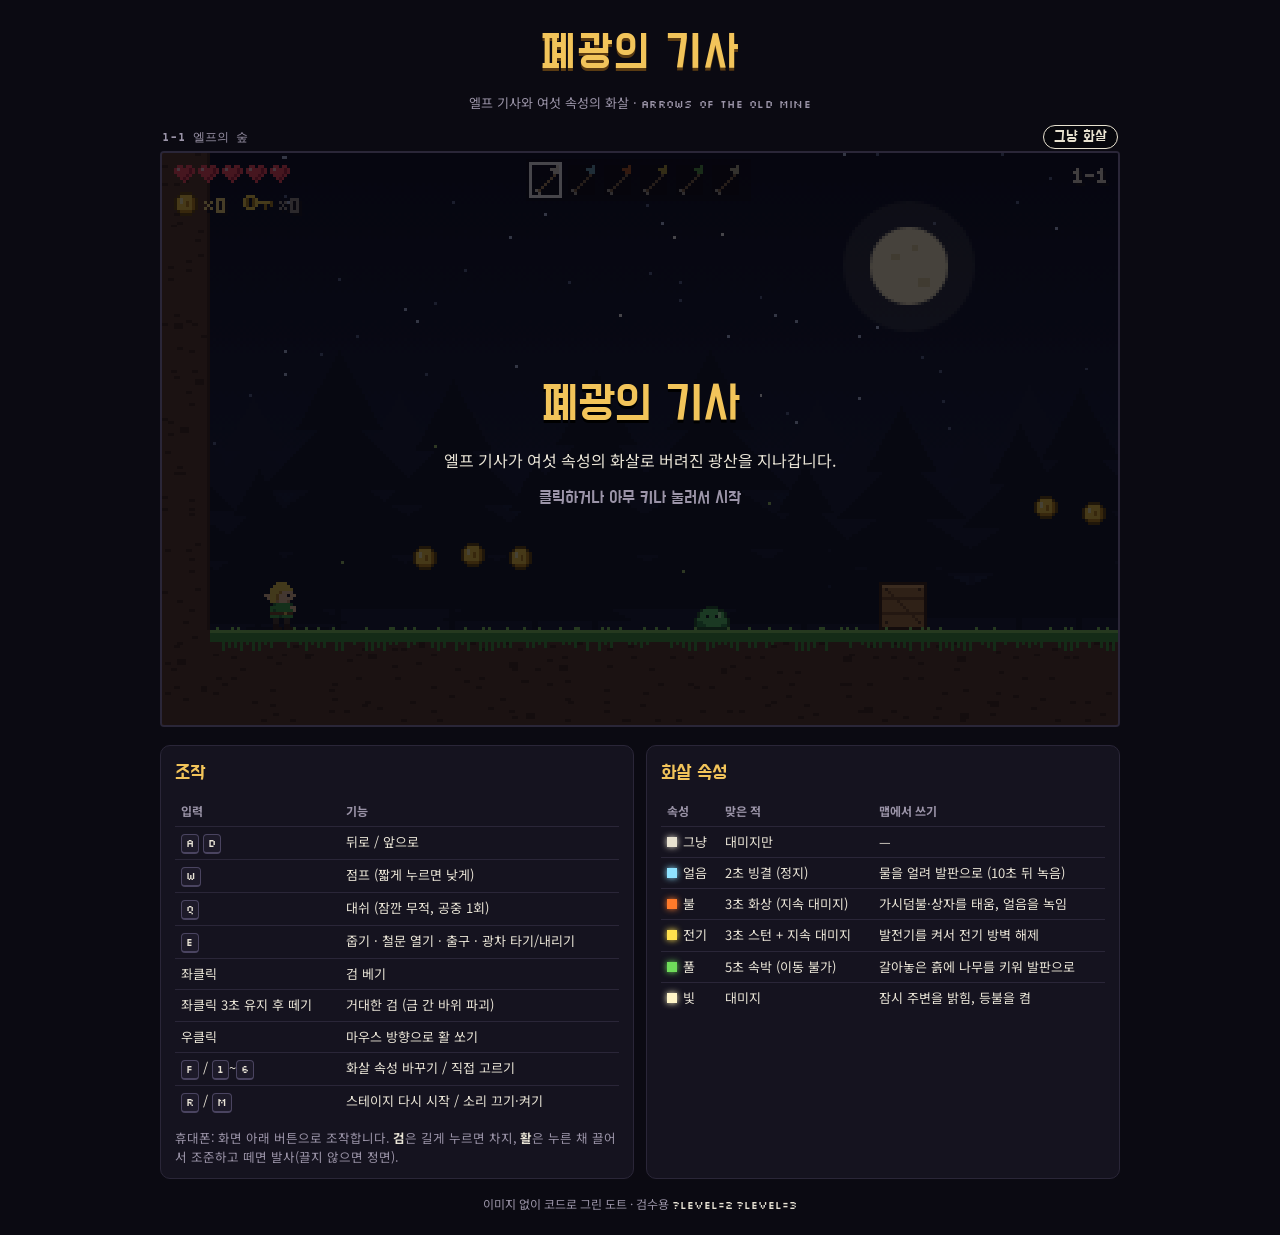
==== index.html @ 24a68b65 "모바일 최적화와 터치 버그 수정 - 휴대폰은 첫 화면부터 터치 안내 문구가 나오게 (기기 종류로 처음 값 결정) - iOS 두 번 탭 확대·당겨서 새로고침 막기 - 가로 화면 폭을" ====
<!doctype html>
<html lang="ko">
<head>
<meta charset="utf-8">
<meta name="viewport" content="width=device-width, initial-scale=1, viewport-fit=cover, user-scalable=no">
<meta name="theme-color" content="#0b0a12">
<!-- 홈 화면에 추가하면 주소창 없이 전체 화면으로 실행 -->
<meta name="mobile-web-app-capable" content="yes">
<meta name="apple-mobile-web-app-capable" content="yes">
<meta name="apple-mobile-web-app-status-bar-style" content="black-translucent">
<meta name="apple-mobile-web-app-title" content="폐광의 기사">
<meta name="format-detection" content="telephone=no">
<title>폐광의 기사</title>
<link rel="preconnect" href="https://fonts.googleapis.com">
<link rel="preconnect" href="https://fonts.gstatic.com" crossorigin>
<link rel="stylesheet" href="https://fonts.googleapis.com/css2?family=Do+Hyeon&family=Noto+Sans+KR:wght@400;700&family=Silkscreen&display=swap">
<link rel="stylesheet" href="css/style.css">
</head>
<body>
<!-- 머리말 (가로 모바일에서는 숨김) -->
<header id="top">
  <h1>폐광의 기사</h1>
  <p class="sub">엘프 기사와 여섯 속성의 화살 · <span class="en">ARROWS OF THE OLD MINE</span></p>
</header>

<!-- 게임 영역: 세로 화면은 [캔버스] 아래 [터치 패드], 가로 화면은 [이동 패드][캔버스][액션 패드] -->
<main id="app">
  <section id="play">
    <!-- 스테이지 표시와 속성 배지 (core의 ui.js가 채움) -->
    <div id="bar">
      <span id="stage" class="en">1-1</span>
      <span id="badge" style="color:#e8e2d0">그냥 화살</span>
    </div>
    <div id="screen">
      <!-- 내부 해상도 320×192, CSS로 확대 -->
      <canvas id="game" width="320" height="192"></canvas>
      <!-- 시작·게임오버·클리어 오버레이 (hidden 속성으로 표시/숨김) -->
      <div id="overlay">
        <h2 id="ov-title">폐광의 기사</h2>
        <p id="ov-text">불러오는 중…</p>
        <p id="ov-hint"></p>
      </div>
      <!-- 하단 토스트 (hidden 속성으로 표시/숨김) -->
      <div id="toast" role="status" aria-live="polite" hidden></div>
    </div>
  </section>

  <!-- 터치 패드: 모바일(hover:none, pointer:coarse)에서만 CSS로 보임 -->
  <div id="touch">
    <div id="pad-move" class="pad">
      <button type="button" data-btn="left" aria-label="뒤로">◀</button>
      <button type="button" data-btn="right" aria-label="앞으로">▶</button>
    </div>
    <div id="pad-act" class="pad">
      <button type="button" data-btn="elem" class="sm">속성</button>
      <button type="button" data-btn="e" class="sm en">E</button>
      <button type="button" data-btn="dash">대쉬</button>
      <button type="button" data-btn="bow" class="bow">활</button>
      <button type="button" data-btn="jump">점프</button>
      <button type="button" data-btn="atk" class="atk">검</button>
    </div>
  </div>
  <p id="rotate-tip">휴대폰을 가로로 돌리면 화면이 더 커져요</p>
</main>

<!-- 안내표 (가로 모바일에서는 숨김) -->
<section id="guide">
  <div class="card">
    <h3>조작</h3>
    <table>
      <thead><tr><th>입력</th><th>기능</th></tr></thead>
      <tbody>
        <tr><td><kbd>A</kbd> <kbd>D</kbd></td><td>뒤로 / 앞으로</td></tr>
        <tr><td><kbd>W</kbd></td><td>점프 (짧게 누르면 낮게)</td></tr>
        <tr><td><kbd>Q</kbd></td><td>대쉬 (잠깐 무적, 공중 1회)</td></tr>
        <tr><td><kbd>E</kbd></td><td>줍기 · 철문 열기 · 출구 · 광차 타기/내리기</td></tr>
        <tr><td>좌클릭</td><td>검 베기</td></tr>
        <tr><td>좌클릭 3초 유지 후 떼기</td><td>거대한 검 (금 간 바위 파괴)</td></tr>
        <tr><td>우클릭</td><td>마우스 방향으로 활 쏘기</td></tr>
        <tr><td><kbd>F</kbd> / <kbd>1</kbd>~<kbd>6</kbd></td><td>화살 속성 바꾸기 / 직접 고르기</td></tr>
        <tr><td><kbd>R</kbd> / <kbd>M</kbd></td><td>스테이지 다시 시작 / 소리 끄기·켜기</td></tr>
      </tbody>
    </table>
    <p class="note">휴대폰: 화면 아래 버튼으로 조작합니다. <b>검</b>은 길게 누르면 차지, <b>활</b>은 누른 채 끌어서 조준하고 떼면 발사(끌지 않으면 정면).</p>
  </div>
  <div class="card">
    <h3>화살 속성</h3>
    <table class="elem">
      <thead><tr><th>속성</th><th>맞은 적</th><th>맵에서 쓰기</th></tr></thead>
      <tbody>
        <tr><td><i style="--c:#e8e2d0"></i>그냥</td><td>대미지만</td><td>—</td></tr>
        <tr><td><i style="--c:#8fe3ff"></i>얼음</td><td>2초 빙결 (정지)</td><td>물을 얼려 발판으로 (10초 뒤 녹음)</td></tr>
        <tr><td><i style="--c:#ff7a2a"></i>불</td><td>3초 화상 (지속 대미지)</td><td>가시덤불·상자를 태움, 얼음을 녹임</td></tr>
        <tr><td><i style="--c:#ffe14d"></i>전기</td><td>3초 스턴 + 지속 대미지</td><td>발전기를 켜서 전기 방벽 해제</td></tr>
        <tr><td><i style="--c:#6fdc5a"></i>풀</td><td>5초 속박 (이동 불가)</td><td>갈아놓은 흙에 나무를 키워 발판으로</td></tr>
        <tr><td><i style="--c:#fff6c8"></i>빛</td><td>대미지</td><td>잠시 주변을 밝힘, 등불을 켬</td></tr>
      </tbody>
    </table>
  </div>
</section>

<footer id="foot">이미지 없이 코드로 그린 도트 · 검수용 <code>?level=2</code> <code>?level=3</code></footer>

<!-- 스크립트 로딩·실행 에러를 오버레이에 빨간 글씨로 보여준다 ("불러오는 중…"에서 멈추지 않게) -->
<script>
(function (G) {
  'use strict';
  G.fatal = function (msg) {
    var ov = document.getElementById('overlay');
    var title = document.getElementById('ov-title');
    var text = document.getElementById('ov-text');
    var hint = document.getElementById('ov-hint');
    if (!ov || !text) return;
    ov.hidden = false;
    if (title) title.textContent = '오류가 났어요';
    text.textContent = String(msg);
    text.style.color = '#ff5a5a';
    if (hint) hint.textContent = '새로고침해서 다시 시도해 보세요. 자세한 내용은 브라우저 콘솔(F12)에 있어요.';
  };
  // capture 단계로 받아야 <script> 파일을 못 불러온 경우도 잡힌다
  window.addEventListener('error', function (e) {
    var el = e.target;
    if (el && el !== window && el.tagName === 'SCRIPT') {
      G.fatal((el.getAttribute('src') || '스크립트') + ' 파일을 불러오지 못했어요. 경로를 확인하세요.');
    } else {
      var where = e.filename ? ' (' + e.filename.split('/').pop() + ':' + e.lineno + ')' : '';
      G.fatal((e.message || '알 수 없는 오류') + where);
    }
  }, true);
})(window.G = window.G || {});
</script>

<!-- 일반 스크립트: 순서가 중요하다. 새 파일을 추가하면 여기에도 넣을 것 -->
<script src="js/config.js"></script>
<script src="js/state.js"></script>
<script src="js/world/tiledefs.js"></script>
<script src="js/data/elements.js"></script>
<script src="js/data/levels.js"></script>
<script src="js/data/hints.js"></script>
<script src="js/gfx/sprites.js"></script>
<script src="js/gfx/tiles.js"></script>
<script src="js/gfx/font.js"></script>
<script src="js/gfx/background.js"></script>
<script src="js/gfx/lighting.js"></script>
<script src="js/world/physics.js"></script>
<script src="js/entities/particles.js"></script>
<script src="js/audio.js"></script>
<script src="js/ui.js"></script>
<script src="js/input.js"></script>
<script src="js/world/effects.js"></script>
<script src="js/entities/pickups.js"></script>
<script src="js/entities/cart.js"></script>
<script src="js/entities/enemies.js"></script>
<script src="js/entities/arrows.js"></script>
<script src="js/entities/player.js"></script>
<script src="js/world/level.js"></script>
<script src="js/gfx/renderer.js"></script>
<script src="js/main.js"></script>
</body>
</html>
---- css/style.css ----
/* 폐광의 기사 스타일 (담당: levels) — 다크 단일 테마, SPEC 2·3 */

[hidden] { display: none !important; }

:root {
  color-scheme: dark;
  --bg: #0b0a12;
  --panel: #15131f;
  --line: #2a2638;
  --ink: #e9e4d6;
  --dim: #9b94a8;
  --gold: #f2c45a;
  --btn: #221e30;
  --btn-on: #3a3352;
  --f-title: 'Do Hyeon', 'Noto Sans KR', sans-serif;
  --f-body: 'Noto Sans KR', system-ui, sans-serif;
  --f-en: 'Silkscreen', ui-monospace, monospace;
}

* { box-sizing: border-box; }

html {
  /* iOS는 user-scalable=no를 무시하므로, 두 번 탭 확대와 당겨서 새로고침을 CSS로 막는다 */
  touch-action: manipulation;
  overscroll-behavior: none;
  -webkit-text-size-adjust: 100%;
  text-size-adjust: 100%;
}

html, body {
  margin: 0;
  background: var(--bg);
  color: var(--ink);
  font-family: var(--f-body);
  font-size: 15px;
  line-height: 1.55;
}

body {
  min-height: 100vh;
  min-height: 100dvh;
  padding: env(safe-area-inset-top, 0px) max(12px, env(safe-area-inset-right, 0px))
           env(safe-area-inset-bottom, 0px) max(12px, env(safe-area-inset-left, 0px));
  overscroll-behavior: none;
}

.en { font-family: var(--f-en); letter-spacing: .02em; }

/* ── 머리말 ── */
#top { text-align: center; padding: 18px 0 10px; }
#top h1 {
  margin: 0;
  font-family: var(--f-title);
  font-weight: 400;
  font-size: clamp(30px, 6vw, 46px);
  color: var(--gold);
  text-shadow: 0 3px 0 #5a3b12;
  letter-spacing: .04em;
}
#top .sub { margin: 4px 0 0; color: var(--dim); font-size: 13px; }
#top .sub .en { font-size: 11px; }

/* ── 게임 영역 ── */
#app {
  max-width: 960px;
  margin: 0 auto;
  display: flex;
  flex-direction: column;
  gap: 10px;
}

#play { width: 100%; }

#bar {
  height: 28px;
  display: flex;
  align-items: center;
  justify-content: space-between;
  gap: 8px;
  padding: 0 2px;
}
#stage { font-size: 12px; color: var(--dim); white-space: nowrap; overflow: hidden; text-overflow: ellipsis; }
#badge {
  /* 색은 core가 style.color로 바꾼다 */
  font-family: var(--f-title);
  font-size: 15px;
  padding: 0 10px;
  border: 1px solid currentColor;
  border-radius: 999px;
  line-height: 22px;
  white-space: nowrap;
  background: rgba(0, 0, 0, .35);
}

#screen {
  position: relative;
  width: 100%;
  aspect-ratio: 320 / 192;
  background: #000;
  border: 2px solid var(--line);
  border-radius: 4px;
  overflow: hidden;
  -webkit-user-select: none;
  user-select: none;
  -webkit-touch-callout: none;
}

#game {
  display: block;
  width: 100%;
  height: 100%;
  image-rendering: pixelated;
  image-rendering: crisp-edges;
  cursor: crosshair;
  -webkit-touch-callout: none;
  -webkit-tap-highlight-color: transparent;
}

/* 시작·게임오버·클리어 오버레이 */
#overlay {
  position: absolute;
  inset: 0;
  display: flex;
  flex-direction: column;
  align-items: center;
  justify-content: center;
  gap: 6px;
  padding: 12px;
  text-align: center;
  background: rgba(6, 5, 12, .74);
  cursor: pointer;
}
#ov-title {
  margin: 0;
  font-family: var(--f-title);
  font-weight: 400;
  font-size: clamp(26px, 6vw, 48px);
  color: var(--gold);
  text-shadow: 0 3px 0 #000;
}
#ov-text { margin: 0; max-width: 34em; white-space: pre-line; font-size: clamp(12px, 2.2vw, 16px); }
#ov-hint {
  margin: 6px 0 0;
  font-family: var(--f-title);
  font-size: clamp(13px, 2.2vw, 17px);
  color: var(--dim);
  animation: blink 1.2s steps(2, start) infinite;
}
#ov-hint:empty { display: none; }
@keyframes blink { to { visibility: hidden; } }

/* 하단 토스트 */
#toast {
  position: absolute;
  left: 50%;
  bottom: 7%;
  transform: translateX(-50%);
  max-width: 92%;
  padding: 5px 14px;
  border-radius: 8px;
  background: rgba(10, 8, 18, .86);
  border: 1px solid var(--line);
  font-family: var(--f-title);
  font-size: clamp(12px, 2.4vw, 17px);
  text-align: center;
  pointer-events: none;
  animation: toast-in .18s ease-out;
}
@keyframes toast-in { from { opacity: 0; transform: translate(-50%, 6px); } }

/* ── 터치 패드 (모바일에서만 보임) ── */
#touch { display: none; }

#touch, #touch * {
  -webkit-user-select: none;
  user-select: none;
  -webkit-touch-callout: none;
  -webkit-tap-highlight-color: transparent;
}

.pad button {
  touch-action: none;
  -webkit-user-select: none;
  user-select: none;
  -webkit-touch-callout: none;
  -webkit-tap-highlight-color: transparent;
  appearance: none;
  margin: 0;
  border: 2px solid var(--line);
  border-bottom-width: 4px;
  border-radius: 14px;
  background: var(--btn);
  color: var(--ink);
  font-family: var(--f-title);
  font-size: 18px;
  line-height: 1;
  min-width: 0;
  min-height: 52px;
  padding: 0;
  cursor: pointer;
}
.pad button.on {
  background: var(--btn-on);
  border-bottom-width: 2px;
  transform: translateY(2px);
}
.pad button.sm { font-size: 15px; color: var(--dim); }
.pad button.atk { border-color: #6b4a2a; color: #ffd9a8; }
.pad button.bow { border-color: #2f5a3a; color: #bff0b0; }

@media (hover: none) and (pointer: coarse) {
  #touch {
    display: flex;
    justify-content: space-between;
    align-items: flex-end;
    gap: 12px;
    padding-bottom: 8px;
  }
  #pad-move {
    display: grid;
    grid-template-columns: repeat(2, 64px);
    gap: 10px;
  }
  #pad-move button { min-height: 76px; font-size: 24px; }
  #pad-act {
    display: grid;
    grid-template-columns: repeat(3, minmax(52px, 68px));
    gap: 8px;
  }
  #game { cursor: default; }

  /* 세로 휴대폰: 머리말을 줄여 게임과 버튼이 첫 화면에 들어오게 */
  #top { padding: 8px 0 2px; }
  #top h1 { font-size: 28px; }
  #top .sub { display: none; }
  #pad-move, #touch { touch-action: none; }
  #app > #rotate-tip { display: block; }
}

/* 세로 휴대폰에서만 보이는 가로 회전 안내 */
#rotate-tip { display: none; margin: 0; text-align: center; color: var(--dim); font-size: 12.5px; }
@media (orientation: landscape) { #rotate-tip { display: none !important; } }

/* ── 안내표 ── */
#guide {
  max-width: 960px;
  margin: 18px auto 0;
  display: grid;
  grid-template-columns: repeat(auto-fit, minmax(300px, 1fr));
  gap: 12px;
}
.card {
  background: var(--panel);
  border: 1px solid var(--line);
  border-radius: 10px;
  padding: 12px 14px;
  overflow-x: auto;
}
.card h3 {
  margin: 0 0 8px;
  font-family: var(--f-title);
  font-weight: 400;
  font-size: 20px;
  color: var(--gold);
}
table { width: 100%; border-collapse: collapse; font-size: 13px; }
th, td { text-align: left; padding: 5px 6px; border-top: 1px solid var(--line); vertical-align: top; }
th { color: var(--dim); font-weight: 700; font-size: 12px; border-top: 0; }
td:first-child { white-space: nowrap; }
kbd {
  display: inline-block;
  min-width: 1.6em;
  padding: 0 4px;
  border: 1px solid #4a4460;
  border-bottom-width: 2px;
  border-radius: 4px;
  background: #1d1a29;
  font-family: var(--f-en);
  font-size: 11px;
  text-align: center;
}
table.elem i {
  display: inline-block;
  width: 10px;
  height: 10px;
  margin-right: 6px;
  background: var(--c);
  box-shadow: 0 0 6px var(--c);
}
.note { margin: 10px 0 0; color: var(--dim); font-size: 12.5px; }
.note b { color: var(--ink); }

#foot {
  max-width: 960px;
  margin: 16px auto 0;
  padding: 0 0 20px;
  text-align: center;
  color: var(--dim);
  font-size: 12px;
}
code { font-family: var(--f-en); font-size: 11px; color: var(--ink); }

/* ── 가로 화면(높이 ≤560px): [이동 패드][캔버스][액션 패드] 3열 그리드 ── */
@media (orientation: landscape) and (max-height: 560px) {
  #top, #guide, #foot { display: none; }
  html, body { overflow: hidden; }
  body { padding-top: 0; padding-bottom: 0; }

  #app {
    max-width: none;
    height: 100vh;
    height: 100dvh;
    display: grid;
    /* 캔버스 너비 = min(100%, (100dvh − 28px) × 320/192) */
    grid-template-columns:
      minmax(0, 1fr)
      min(100%, calc((100vh - 28px) * 320 / 192))
      minmax(0, 1fr);
    grid-template-columns:
      minmax(0, 1fr)
      min(100%, calc((100dvh - 28px) * 320 / 192))
      minmax(0, 1fr);
    align-items: center;
    gap: 8px;
  }
  #play { grid-column: 2; grid-row: 1; }
  #screen { border-width: 1px; border-radius: 2px; }

  @media (hover: none) and (pointer: coarse) {
    /* 패드 래퍼를 풀어서 두 패드가 그리드 칸에 직접 들어가게 한다 */
    #touch { display: contents; }
    #app {
      /* % 는 그리드 자신의 폭 기준이라 노치 여백(safe-area)을 빼고 계산된다. 208 = 양쪽 패드 최소 96×2 + 간격 8×2 */
      grid-template-columns:
        minmax(96px, 1fr)
        min(calc(100% - 208px), calc((100vh - 28px) * 320 / 192))
        minmax(96px, 1fr);
      grid-template-columns:
        minmax(96px, 1fr)
        min(calc(100% - 208px), calc((100dvh - 28px) * 320 / 192))
        minmax(96px, 1fr);
    }
    #pad-move {
      grid-column: 1; grid-row: 1;
      align-self: end;
      justify-self: center;
      width: 100%;
      max-width: 128px;
      grid-template-columns: repeat(2, 1fr);
      gap: 8px;
      /* 아이폰 아래쪽 홈 막대에 가리지 않게 */
      padding-bottom: calc(14px + env(safe-area-inset-bottom, 0px));
    }
    #pad-move button { min-height: 68px; }
    #pad-act {
      grid-column: 3; grid-row: 1;
      align-self: end;
      justify-self: center;
      width: 100%;
      max-width: 123px;
      grid-template-columns: repeat(2, 1fr);
      gap: 7px;
      padding-bottom: calc(10px + env(safe-area-inset-bottom, 0px));
    }
    #pad-act button { min-height: 46px; font-size: 16px; }
    #pad-act button.sm { font-size: 14px; }
  }
}
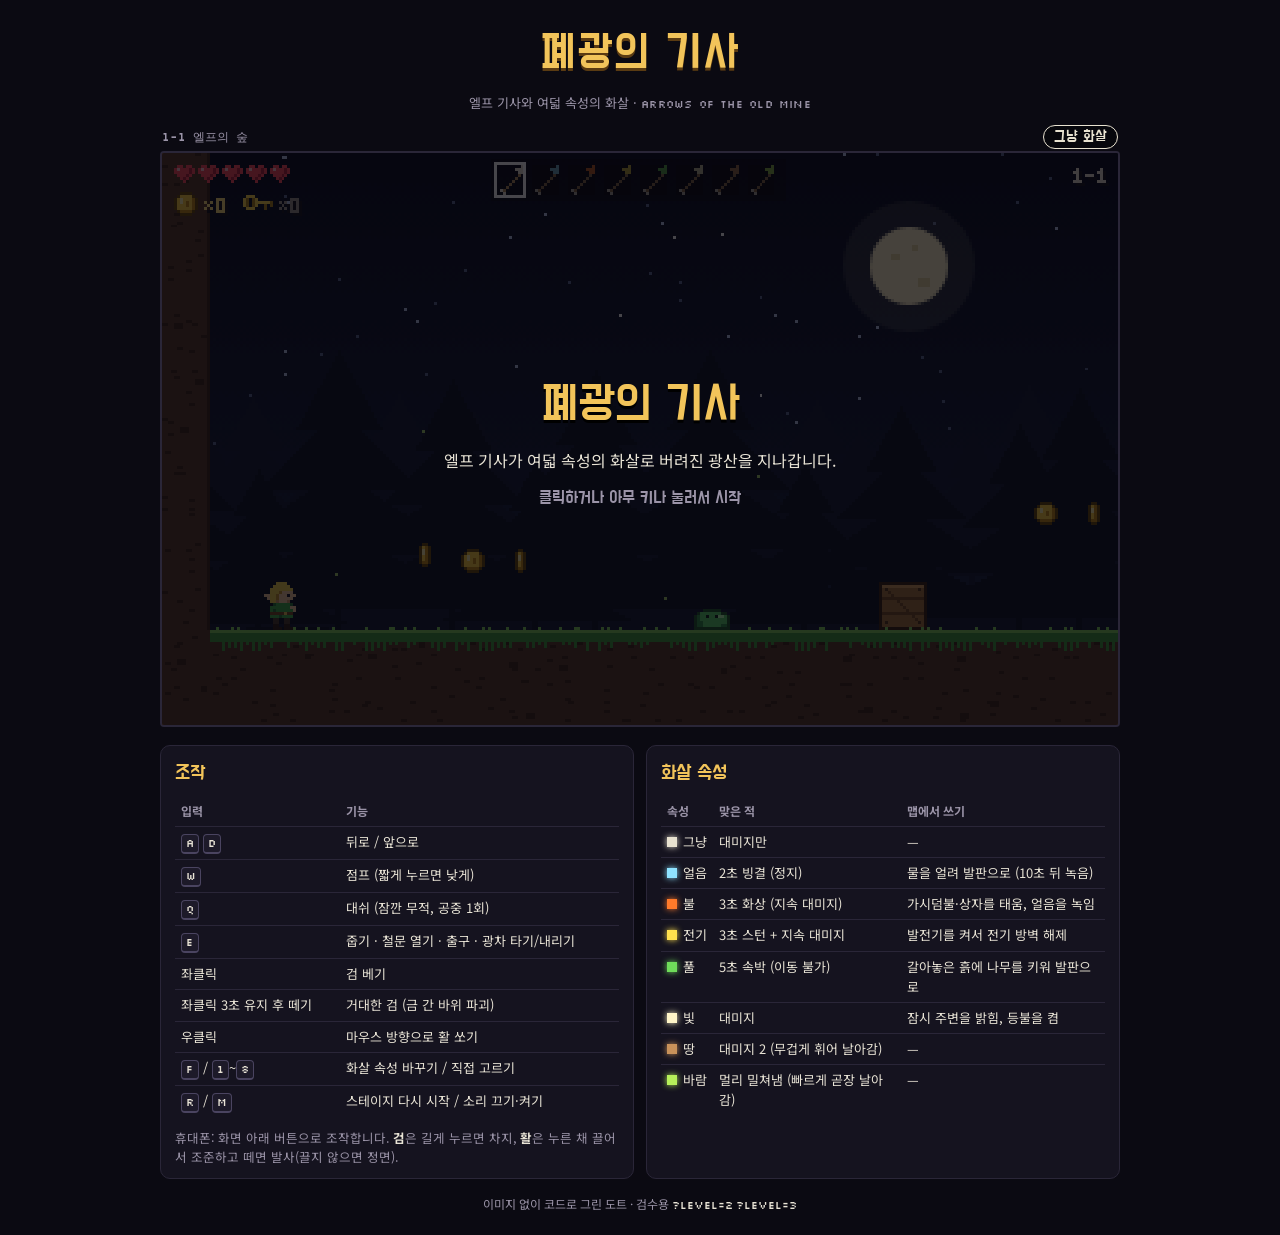
==== commit ac3c7ab3: "땅·바람 속성 추가 (8속성) - 땅: 무거운 포물선(5.2, .1), 대미지 2 - 바람: 빠른 직선(8, 0), 강한 넉백 - 숫자 1~8, HUD 아이콘 8개, 조준 점선이 " ====
--- a/index.html
+++ b/index.html
@@ -20,7 +20,7 @@
 <!-- 머리말 (가로 모바일에서는 숨김) -->
 <header id="top">
   <h1>폐광의 기사</h1>
-  <p class="sub">엘프 기사와 여섯 속성의 화살 · <span class="en">ARROWS OF THE OLD MINE</span></p>
+  <p class="sub">엘프 기사와 여덟 속성의 화살 · <span class="en">ARROWS OF THE OLD MINE</span></p>
 </header>
 
 <!-- 게임 영역: 세로 화면은 [캔버스] 아래 [터치 패드], 가로 화면은 [이동 패드][캔버스][액션 패드] -->
@@ -77,7 +77,7 @@
         <tr><td>좌클릭</td><td>검 베기</td></tr>
         <tr><td>좌클릭 3초 유지 후 떼기</td><td>거대한 검 (금 간 바위 파괴)</td></tr>
         <tr><td>우클릭</td><td>마우스 방향으로 활 쏘기</td></tr>
-        <tr><td><kbd>F</kbd> / <kbd>1</kbd>~<kbd>6</kbd></td><td>화살 속성 바꾸기 / 직접 고르기</td></tr>
+        <tr><td><kbd>F</kbd> / <kbd>1</kbd>~<kbd>8</kbd></td><td>화살 속성 바꾸기 / 직접 고르기</td></tr>
         <tr><td><kbd>R</kbd> / <kbd>M</kbd></td><td>스테이지 다시 시작 / 소리 끄기·켜기</td></tr>
       </tbody>
     </table>
@@ -94,6 +94,8 @@
         <tr><td><i style="--c:#ffe14d"></i>전기</td><td>3초 스턴 + 지속 대미지</td><td>발전기를 켜서 전기 방벽 해제</td></tr>
         <tr><td><i style="--c:#6fdc5a"></i>풀</td><td>5초 속박 (이동 불가)</td><td>갈아놓은 흙에 나무를 키워 발판으로</td></tr>
         <tr><td><i style="--c:#fff6c8"></i>빛</td><td>대미지</td><td>잠시 주변을 밝힘, 등불을 켬</td></tr>
+        <tr><td><i style="--c:#c9925a"></i>땅</td><td>대미지 2 (무겁게 휘어 날아감)</td><td>—</td></tr>
+        <tr><td><i style="--c:#b6f05a"></i>바람</td><td>멀리 밀쳐냄 (빠르게 곧장 날아감)</td><td>—</td></tr>
       </tbody>
     </table>
   </div>
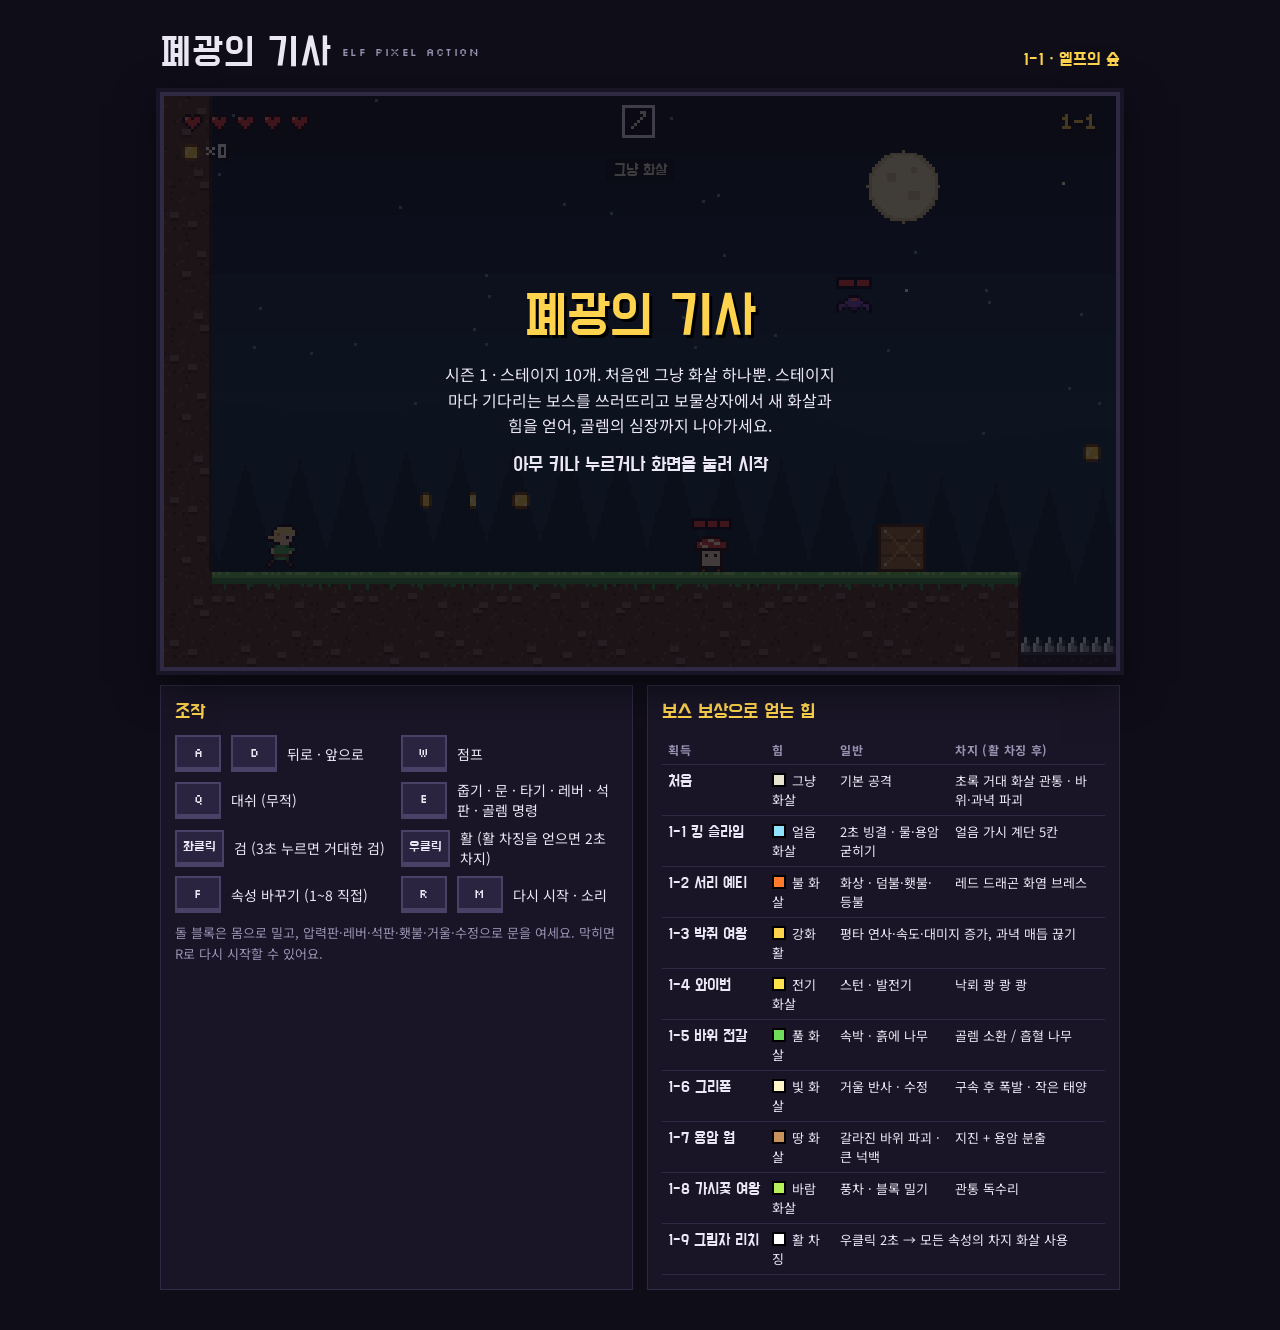
==== commit 0db60c78: "시즌 1 완성본(zip)으로 교체 + 모바일·안정성 개선 이식 - 10스테이지, 보스 10종, 보물상자 해금, 활 차지, 퍼즐·잡몹 17종 (zip 그대로) - 에러를 오버레이에 " ====
--- a/index.html
+++ b/index.html
@@ -2,8 +2,8 @@
 <html lang="ko">
 <head>
 <meta charset="utf-8">
-<meta name="viewport" content="width=device-width, initial-scale=1, viewport-fit=cover, user-scalable=no">
-<meta name="theme-color" content="#0b0a12">
+<meta name="viewport" content="width=device-width, initial-scale=1, viewport-fit=cover">
+<meta name="theme-color" content="#0f0d18">
 <!-- 홈 화면에 추가하면 주소창 없이 전체 화면으로 실행 -->
 <meta name="mobile-web-app-capable" content="yes">
 <meta name="apple-mobile-web-app-capable" content="yes">
@@ -12,150 +12,123 @@
 <meta name="format-detection" content="telephone=no">
 <title>폐광의 기사</title>
 <link rel="preconnect" href="https://fonts.googleapis.com">
-<link rel="preconnect" href="https://fonts.gstatic.com" crossorigin>
 <link rel="stylesheet" href="https://fonts.googleapis.com/css2?family=Do+Hyeon&family=Noto+Sans+KR:wght@400;700&family=Silkscreen&display=swap">
 <link rel="stylesheet" href="css/style.css">
 </head>
 <body>
-<!-- 머리말 (가로 모바일에서는 숨김) -->
-<header id="top">
-  <h1>폐광의 기사</h1>
-  <p class="sub">엘프 기사와 여덟 속성의 화살 · <span class="en">ARROWS OF THE OLD MINE</span></p>
-</header>
+<div class="wrap">
+  <header>
+    <h1>폐광의 기사<small>ELF PIXEL ACTION</small></h1>
+    <div class="stage" id="stage">1-1 · 엘프의 숲</div>
+  </header>
 
-<!-- 게임 영역: 세로 화면은 [캔버스] 아래 [터치 패드], 가로 화면은 [이동 패드][캔버스][액션 패드] -->
-<main id="app">
-  <section id="play">
-    <!-- 스테이지 표시와 속성 배지 (core의 ui.js가 채움) -->
-    <div id="bar">
-      <span id="stage" class="en">1-1</span>
-      <span id="badge" style="color:#e8e2d0">그냥 화살</span>
+  <div class="play">
+    <div class="screen" id="screen" tabindex="0" aria-label="게임 화면">
+      <canvas id="game" width="320" height="192"></canvas>
+      <div class="badge" id="badge">그냥 화살</div>
+      <div class="overlay" id="overlay">
+        <h2 id="ovTitle">폐광의 기사</h2>
+        <p id="ovText">시즌 1 · 스테이지 10개. 처음엔 그냥 화살 하나뿐. 스테이지마다 기다리는 보스를 쓰러뜨리고 보물상자에서 새 화살과 힘을 얻어, 골렘의 심장까지 나아가세요.</p>
+        <p class="hint blink" id="ovHint">아무 키나 누르거나 화면을 눌러 시작</p>
+      </div>
+      <div class="toast" id="toast"></div>
+      <div class="bossbar" id="bossbar" hidden><div class="bname" id="bname">고대 돌골렘</div><div class="btrack"><div class="bfill" id="bfill"></div></div></div>
     </div>
-    <div id="screen">
-      <!-- 내부 해상도 320×192, CSS로 확대 -->
-      <canvas id="game" width="320" height="192"></canvas>
-      <!-- 시작·게임오버·클리어 오버레이 (hidden 속성으로 표시/숨김) -->
-      <div id="overlay">
-        <h2 id="ov-title">폐광의 기사</h2>
-        <p id="ov-text">불러오는 중…</p>
-        <p id="ov-hint"></p>
+    <div class="touch" id="touch">
+      <div class="pad move"><button data-k="a" aria-label="뒤로">◀</button><button data-k="d" aria-label="앞으로">▶</button></div>
+      <div class="pad act">
+        <button data-k="f" id="bElem">속성</button><button data-k="bow" class="hot">활</button><button data-k="atk" class="hot">검</button>
+        <button data-k="e">E</button><button data-k="q">대쉬</button><button data-k="w">점프</button>
       </div>
-      <!-- 하단 토스트 (hidden 속성으로 표시/숨김) -->
-      <div id="toast" role="status" aria-live="polite" hidden></div>
     </div>
-  </section>
+    <p class="rotate-tip touchOnly">휴대폰을 가로로 돌리면 화면이 더 커져요</p>
+  </div>
 
-  <!-- 터치 패드: 모바일(hover:none, pointer:coarse)에서만 CSS로 보임 -->
-  <div id="touch">
-    <div id="pad-move" class="pad">
-      <button type="button" data-btn="left" aria-label="뒤로">◀</button>
-      <button type="button" data-btn="right" aria-label="앞으로">▶</button>
+  <div class="info">
+    <div class="card">
+      <h3>조작</h3>
+      <div class="keys pcOnly">
+        <div class="key"><kbd>A</kbd><kbd>D</kbd><span>뒤로 · 앞으로</span></div>
+        <div class="key"><kbd>W</kbd><span>점프</span></div>
+        <div class="key"><kbd>Q</kbd><span>대쉬 (무적)</span></div>
+        <div class="key"><kbd>E</kbd><span>줍기 · 문 · 타기 · 레버 · 석판 · 골렘 명령</span></div>
+        <div class="key"><kbd class="word">좌클릭</kbd><span>검 (3초 누르면 거대한 검)</span></div>
+        <div class="key"><kbd class="word">우클릭</kbd><span>활 (활 차징을 얻으면 2초 차지)</span></div>
+        <div class="key"><kbd>F</kbd><span>속성 바꾸기 (1~8 직접)</span></div>
+        <div class="key"><kbd>R</kbd><kbd>M</kbd><span>다시 시작 · 소리</span></div>
+      </div>
+      <p class="note touchOnly">◀ ▶ 이동, <b>점프</b>·<b>대쉬</b>·<b>E</b>는 키보드와 같아요. <b>검</b>을 3초 누르고 떼면 거대한 검, <b>활</b>은 누른 채 끌어서 조준하고, 2초 누르고 떼면 차지 화살. <b>속성</b>으로 화살 종류를 바꿔요.</p>
+      <p class="note">돌 블록은 몸으로 밀고, 압력판·레버·석판·횃불·거울·수정으로 문을 여세요. 막히면 R로 다시 시작할 수 있어요.</p>
     </div>
-    <div id="pad-act" class="pad">
-      <button type="button" data-btn="elem" class="sm">속성</button>
-      <button type="button" data-btn="e" class="sm en">E</button>
-      <button type="button" data-btn="dash">대쉬</button>
-      <button type="button" data-btn="bow" class="bow">활</button>
-      <button type="button" data-btn="jump">점프</button>
-      <button type="button" data-btn="atk" class="atk">검</button>
+    <div class="card">
+      <h3>보스 보상으로 얻는 힘</h3>
+      <div class="tw"><table>
+        <tr><th>획득</th><th>힘</th><th>일반</th><th>차지 (활 차징 후)</th></tr>
+        <tr><td>처음</td><td><span class="dot" style="background:#e8e2d0"></span>그냥 화살</td><td>기본 공격</td><td>초록 거대 화살 관통 · 바위·과녁 파괴</td></tr>
+        <tr><td>1-1 킹 슬라임</td><td><span class="dot" style="background:#8fe3ff"></span>얼음 화살</td><td>2초 빙결 · 물·용암 굳히기</td><td>얼음 가시 계단 5칸</td></tr>
+        <tr><td>1-2 서리 예티</td><td><span class="dot" style="background:#ff7a2a"></span>불 화살</td><td>화상 · 덤불·횃불·등불</td><td>레드 드래곤 화염 브레스</td></tr>
+        <tr><td>1-3 박쥐 여왕</td><td><span class="dot" style="background:#ffd34d"></span>강화 활</td><td colspan="2">평타 연사·속도·대미지 증가, 과녁 매듭 끊기</td></tr>
+        <tr><td>1-4 와이번</td><td><span class="dot" style="background:#ffe14d"></span>전기 화살</td><td>스턴 · 발전기</td><td>낙뢰 쾅 쾅 쾅</td></tr>
+        <tr><td>1-5 바위 전갈</td><td><span class="dot" style="background:#6fdc5a"></span>풀 화살</td><td>속박 · 흙에 나무</td><td>골렘 소환 / 흡혈 나무</td></tr>
+        <tr><td>1-6 그리폰</td><td><span class="dot" style="background:#fff6c8"></span>빛 화살</td><td>거울 반사 · 수정</td><td>구속 후 폭발 · 작은 태양</td></tr>
+        <tr><td>1-7 용암 웜</td><td><span class="dot" style="background:#c9925a"></span>땅 화살</td><td>갈라진 바위 파괴 · 큰 넉백</td><td>지진 + 용암 분출</td></tr>
+        <tr><td>1-8 가시꽃 여왕</td><td><span class="dot" style="background:#b6f05a"></span>바람 화살</td><td>풍차 · 블록 밀기</td><td>관통 독수리</td></tr>
+        <tr><td>1-9 그림자 리치</td><td><span class="dot" style="background:#ffffff"></span>활 차징</td><td colspan="2">우클릭 2초 → 모든 속성의 차지 화살 사용</td></tr>
+      </table></div>
     </div>
   </div>
-  <p id="rotate-tip">휴대폰을 가로로 돌리면 화면이 더 커져요</p>
-</main>
+</div>
 
-<!-- 안내표 (가로 모바일에서는 숨김) -->
-<section id="guide">
-  <div class="card">
-    <h3>조작</h3>
-    <table>
-      <thead><tr><th>입력</th><th>기능</th></tr></thead>
-      <tbody>
-        <tr><td><kbd>A</kbd> <kbd>D</kbd></td><td>뒤로 / 앞으로</td></tr>
-        <tr><td><kbd>W</kbd></td><td>점프 (짧게 누르면 낮게)</td></tr>
-        <tr><td><kbd>Q</kbd></td><td>대쉬 (잠깐 무적, 공중 1회)</td></tr>
-        <tr><td><kbd>E</kbd></td><td>줍기 · 철문 열기 · 출구 · 광차 타기/내리기</td></tr>
-        <tr><td>좌클릭</td><td>검 베기</td></tr>
-        <tr><td>좌클릭 3초 유지 후 떼기</td><td>거대한 검 (금 간 바위 파괴)</td></tr>
-        <tr><td>우클릭</td><td>마우스 방향으로 활 쏘기</td></tr>
-        <tr><td><kbd>F</kbd> / <kbd>1</kbd>~<kbd>8</kbd></td><td>화살 속성 바꾸기 / 직접 고르기</td></tr>
-        <tr><td><kbd>R</kbd> / <kbd>M</kbd></td><td>스테이지 다시 시작 / 소리 끄기·켜기</td></tr>
-      </tbody>
-    </table>
-    <p class="note">휴대폰: 화면 아래 버튼으로 조작합니다. <b>검</b>은 길게 누르면 차지, <b>활</b>은 누른 채 끌어서 조준하고 떼면 발사(끌지 않으면 정면).</p>
-  </div>
-  <div class="card">
-    <h3>화살 속성</h3>
-    <table class="elem">
-      <thead><tr><th>속성</th><th>맞은 적</th><th>맵에서 쓰기</th></tr></thead>
-      <tbody>
-        <tr><td><i style="--c:#e8e2d0"></i>그냥</td><td>대미지만</td><td>—</td></tr>
-        <tr><td><i style="--c:#8fe3ff"></i>얼음</td><td>2초 빙결 (정지)</td><td>물을 얼려 발판으로 (10초 뒤 녹음)</td></tr>
-        <tr><td><i style="--c:#ff7a2a"></i>불</td><td>3초 화상 (지속 대미지)</td><td>가시덤불·상자를 태움, 얼음을 녹임</td></tr>
-        <tr><td><i style="--c:#ffe14d"></i>전기</td><td>3초 스턴 + 지속 대미지</td><td>발전기를 켜서 전기 방벽 해제</td></tr>
-        <tr><td><i style="--c:#6fdc5a"></i>풀</td><td>5초 속박 (이동 불가)</td><td>갈아놓은 흙에 나무를 키워 발판으로</td></tr>
-        <tr><td><i style="--c:#fff6c8"></i>빛</td><td>대미지</td><td>잠시 주변을 밝힘, 등불을 켬</td></tr>
-        <tr><td><i style="--c:#c9925a"></i>땅</td><td>대미지 2 (무겁게 휘어 날아감)</td><td>—</td></tr>
-        <tr><td><i style="--c:#b6f05a"></i>바람</td><td>멀리 밀쳐냄 (빠르게 곧장 날아감)</td><td>—</td></tr>
-      </tbody>
-    </table>
-  </div>
-</section>
-
-<footer id="foot">이미지 없이 코드로 그린 도트 · 검수용 <code>?level=2</code> <code>?level=3</code></footer>
-
-<!-- 스크립트 로딩·실행 에러를 오버레이에 빨간 글씨로 보여준다 ("불러오는 중…"에서 멈추지 않게) -->
+<!-- 불러오기·실행 에러를 오버레이에 빨간 글씨로 보여준다 (게임 화면이 멈춘 채 아무것도 안 보이지 않게) -->
 <script>
-(function (G) {
-  'use strict';
-  G.fatal = function (msg) {
-    var ov = document.getElementById('overlay');
-    var title = document.getElementById('ov-title');
-    var text = document.getElementById('ov-text');
-    var hint = document.getElementById('ov-hint');
-    if (!ov || !text) return;
-    ov.hidden = false;
-    if (title) title.textContent = '오류가 났어요';
-    text.textContent = String(msg);
-    text.style.color = '#ff5a5a';
-    if (hint) hint.textContent = '새로고침해서 다시 시도해 보세요. 자세한 내용은 브라우저 콘솔(F12)에 있어요.';
-  };
-  // capture 단계로 받아야 <script> 파일을 못 불러온 경우도 잡힌다
-  window.addEventListener('error', function (e) {
-    var el = e.target;
-    if (el && el !== window && el.tagName === 'SCRIPT') {
-      G.fatal((el.getAttribute('src') || '스크립트') + ' 파일을 불러오지 못했어요. 경로를 확인하세요.');
-    } else {
-      var where = e.filename ? ' (' + e.filename.split('/').pop() + ':' + e.lineno + ')' : '';
-      G.fatal((e.message || '알 수 없는 오류') + where);
-    }
-  }, true);
-})(window.G = window.G || {});
+function showFatal(msg){
+  const ov=document.getElementById("overlay"),t=document.getElementById("ovTitle"),x=document.getElementById("ovText"),h=document.getElementById("ovHint");
+  if(!ov||!x)return;
+  ov.hidden=false;if(t)t.textContent="오류가 났어요";
+  x.textContent=String(msg);x.style.color="#ff5a5a";
+  if(h){h.textContent="새로고침해서 다시 시도해 보세요. 자세한 내용은 브라우저 콘솔(F12)에 있어요.";h.classList.remove("blink");}
+}
+// capture 단계로 받아야 <script> 파일을 못 불러온 경우도 잡힌다
+addEventListener("error",e=>{
+  const el=e.target;
+  if(el&&el!==window&&el.tagName==="SCRIPT")showFatal((el.getAttribute("src")||"스크립트")+" 파일을 불러오지 못했어요. 경로를 확인하세요.");
+  else showFatal((e.message||"알 수 없는 오류")+(e.filename?" ("+e.filename.split("/").pop()+":"+e.lineno+")":""));
+},true);
 </script>
 
-<!-- 일반 스크립트: 순서가 중요하다. 새 파일을 추가하면 여기에도 넣을 것 -->
-<script src="js/config.js"></script>
-<script src="js/state.js"></script>
-<script src="js/world/tiledefs.js"></script>
+<!-- 게임 스크립트: 순서가 중요합니다 (위에서 아래로 실행) -->
+<script src="js/core/config.js"></script>
+<script src="js/gfx/sprite-helpers.js"></script>
 <script src="js/data/elements.js"></script>
+<script src="js/gfx/characters.js"></script>
+<script src="js/data/mobs.js"></script>
+<script src="js/gfx/creatures.js"></script>
+<script src="js/gfx/tiles.js"></script>
+<script src="js/data/map-helpers.js"></script>
+<script src="js/data/hints.js"></script>
+<script src="js/data/rooms.js"></script>
 <script src="js/data/levels.js"></script>
-<script src="js/data/hints.js"></script>
-<script src="js/gfx/sprites.js"></script>
-<script src="js/gfx/tiles.js"></script>
+<script src="js/core/state.js"></script>
+<script src="js/core/input.js"></script>
+<script src="js/core/audio.js"></script>
+<script src="js/core/ui.js"></script>
+<script src="js/world/physics.js"></script>
+<script src="js/entities/particles.js"></script>
+<script src="js/world/effects.js"></script>
+<script src="js/world/puzzles.js"></script>
+<script src="js/entities/combat.js"></script>
+<script src="js/entities/arrows.js"></script>
+<script src="js/entities/summons.js"></script>
+<script src="js/entities/bosses.js"></script>
+<script src="js/entities/interaction.js"></script>
+<script src="js/entities/player.js"></script>
 <script src="js/gfx/font.js"></script>
 <script src="js/gfx/background.js"></script>
+<script src="js/gfx/draw-world.js"></script>
+<script src="js/gfx/draw-actors.js"></script>
+<script src="js/gfx/draw-bosses.js"></script>
+<script src="js/gfx/draw-summons.js"></script>
 <script src="js/gfx/lighting.js"></script>
-<script src="js/world/physics.js"></script>
-<script src="js/entities/particles.js"></script>
-<script src="js/audio.js"></script>
-<script src="js/ui.js"></script>
-<script src="js/input.js"></script>
-<script src="js/world/effects.js"></script>
-<script src="js/entities/pickups.js"></script>
-<script src="js/entities/cart.js"></script>
-<script src="js/entities/enemies.js"></script>
-<script src="js/entities/arrows.js"></script>
-<script src="js/entities/player.js"></script>
-<script src="js/world/level.js"></script>
 <script src="js/gfx/renderer.js"></script>
 <script src="js/main.js"></script>
 </body>
--- a/css/style.css
+++ b/css/style.css
@@ -1,368 +1,82 @@
-/* 폐광의 기사 스타일 (담당: levels) — 다크 단일 테마, SPEC 2·3 */
-
-[hidden] { display: none !important; }
-
-:root {
-  color-scheme: dark;
-  --bg: #0b0a12;
-  --panel: #15131f;
-  --line: #2a2638;
-  --ink: #e9e4d6;
-  --dim: #9b94a8;
-  --gold: #f2c45a;
-  --btn: #221e30;
-  --btn-on: #3a3352;
-  --f-title: 'Do Hyeon', 'Noto Sans KR', sans-serif;
-  --f-body: 'Noto Sans KR', system-ui, sans-serif;
-  --f-en: 'Silkscreen', ui-monospace, monospace;
+/* 폐광의 기사 — 페이지 스타일 (다크 테마, 반응형, 터치 버튼) */
+:root{
+  /* layout: one centered play column — title bar, framed pixel screen, controls + element guide; on phones the pads flank or follow the screen */
+  --bg:#0f0d18; --panel:#191526; --line:#2f2944; --fg:#ece7f5; --muted:#9a92b2; --gold:#ffd34d; --cap:#2a2440; --capEdge:#4a4266;
+  --display:"Do Hyeon","Noto Sans KR",system-ui,sans-serif;
+  --body:"Noto Sans KR",system-ui,sans-serif;
+  --pixel:"Silkscreen",ui-monospace,monospace;
+  color-scheme:dark;
 }
-
-* { box-sizing: border-box; }
-
-html {
-  /* iOS는 user-scalable=no를 무시하므로, 두 번 탭 확대와 당겨서 새로고침을 CSS로 막는다 */
-  touch-action: manipulation;
-  overscroll-behavior: none;
-  -webkit-text-size-adjust: 100%;
-  text-size-adjust: 100%;
+html,body{background:var(--bg);color:var(--fg)}
+/* iOS는 확대 금지 설정을 무시하므로 두 번 탭 확대·당겨서 새로고침을 CSS로 막는다 */
+html{touch-action:manipulation;overscroll-behavior:none;-webkit-text-size-adjust:100%;text-size-adjust:100%}
+.rotate-tip{margin:0;text-align:center;color:var(--muted);font-size:13px}
+[hidden]{display:none!important}
+body{font-family:var(--body);padding-left:max(16px,env(safe-area-inset-left,0px));padding-right:max(16px,env(safe-area-inset-right,0px));padding-block:20px 32px;touch-action:manipulation}
+.wrap{max-width:960px;margin:0 auto;display:flex;flex-direction:column;gap:14px}
+header{display:flex;align-items:baseline;justify-content:space-between;gap:8px 16px;flex-wrap:wrap}
+h1{font-family:var(--display);font-weight:400;font-size:clamp(28px,5vw,40px);margin:0;letter-spacing:.02em;text-wrap:balance}
+h1 small{font-family:var(--pixel);font-size:11px;color:var(--muted);letter-spacing:.14em;margin-left:10px;vertical-align:middle}
+.stage{font-family:var(--display);font-size:18px;color:var(--gold)}
+.play{display:grid;gap:12px}
+.screen{position:relative;border:4px solid var(--line);box-shadow:0 0 0 4px var(--panel),0 14px 40px rgba(0,0,0,.55);background:#000;cursor:crosshair;touch-action:none;user-select:none;-webkit-user-select:none;-webkit-touch-callout:none}
+.screen:focus-visible{outline:3px solid var(--gold);outline-offset:6px}
+canvas{display:block;width:100%;height:auto;aspect-ratio:320/192;image-rendering:pixelated;image-rendering:crisp-edges}
+.overlay{position:absolute;inset:0;display:flex;flex-direction:column;align-items:center;justify-content:center;gap:10px;background:rgba(10,8,18,.76);text-align:center;padding:16px;cursor:pointer}
+.overlay h2{font-family:var(--display);font-weight:400;font-size:clamp(28px,7vw,56px);margin:0;color:var(--gold);text-wrap:balance;text-shadow:3px 3px 0 #000}
+.overlay p{margin:0;font-size:clamp(13px,2vw,16px);line-height:1.6;max-width:44ch}
+.overlay .hint{font-family:var(--display);font-size:clamp(15px,2.4vw,20px)}
+.blink{animation:blink 1.1s steps(2,jump-none) infinite}
+@keyframes blink{50%{opacity:.25}}
+.toast{position:absolute;left:50%;bottom:7%;transform:translateX(-50%);background:var(--panel);border:2px solid var(--gold);padding:5px 14px;font-family:var(--display);font-size:clamp(12px,2.2vw,19px);white-space:nowrap;pointer-events:none;opacity:0;transition:opacity .2s;max-width:94%;overflow:hidden;text-overflow:ellipsis}
+.bossbar{position:absolute;left:18%;right:18%;bottom:3%;display:flex;flex-direction:column;gap:2px;pointer-events:none}
+.bname{font-family:var(--display);font-size:clamp(11px,1.9vw,16px);color:#9affb0;text-shadow:2px 2px 0 #000;text-align:center}
+.btrack{height:clamp(5px,1.1vw,9px);background:#120f1c;border:2px solid #000;box-shadow:0 0 0 1px #4a4458}
+.bfill{height:100%;width:100%;background:#d6423a;transition:width .15s}
+.bfill.open{background:#3aff7a}
+.screen.bossfight .toast{bottom:15%}
+.badge{position:absolute;top:11%;left:50%;transform:translateX(-50%);font-family:var(--display);font-size:clamp(11px,1.8vw,16px);padding:1px 8px;background:rgba(18,15,28,.7);pointer-events:none;white-space:nowrap}
+.info{display:grid;grid-template-columns:repeat(auto-fit,minmax(min(100%,380px),1fr));gap:14px}
+.card{background:var(--panel);border:1px solid var(--line);padding:14px;display:flex;flex-direction:column;gap:10px;min-width:0}
+.card h3{margin:0;font-family:var(--display);font-weight:400;font-size:20px;color:var(--gold)}
+.keys{display:grid;grid-template-columns:repeat(auto-fill,minmax(170px,1fr));gap:8px}
+.key{display:flex;align-items:center;gap:10px;min-width:0}
+kbd{font-family:var(--pixel);font-size:12px;min-width:30px;height:30px;padding:0 6px;display:grid;place-items:center;background:var(--cap);border:2px solid var(--capEdge);border-bottom-width:5px;color:var(--fg);flex:none;white-space:nowrap}
+kbd.word{font-family:var(--display);font-size:14px}
+.key span{font-size:14px}
+table{width:100%;border-collapse:collapse;font-size:13px}
+th,td{text-align:left;padding:6px 6px;border-bottom:1px solid var(--line);vertical-align:top}
+th{font-weight:700;color:var(--muted);font-size:12px;letter-spacing:.06em}
+td:first-child{white-space:nowrap;font-family:var(--display);font-size:16px}
+.dot{display:inline-block;width:10px;height:10px;margin-right:6px;border:2px solid #000;vertical-align:-1px}
+.tw{overflow-x:auto}
+.note{margin:0;color:var(--muted);font-size:13px;line-height:1.6}
+.touch{display:none}
+.pad{display:grid;gap:8px;user-select:none;-webkit-user-select:none}
+.pad.move{grid-template-columns:repeat(2,64px);align-content:end}
+.pad.act{grid-template-columns:repeat(3,60px)}
+.touch button{height:60px;font-family:var(--display);font-size:17px;color:var(--fg);background:var(--cap);border:2px solid var(--capEdge);border-bottom-width:6px;touch-action:none;-webkit-touch-callout:none;padding:0}
+.pad.move button{height:72px;font-size:22px}
+.touch button.on{background:var(--capEdge);border-bottom-width:2px}
+.touch button.hot{color:var(--gold)}
+#bElem{font-size:15px}
+@media (hover:none) and (pointer:coarse){
+  .touch{display:flex;justify-content:space-between;align-items:flex-end;gap:12px}
+  .pcOnly{display:none}
 }
-
-html, body {
-  margin: 0;
-  background: var(--bg);
-  color: var(--ink);
-  font-family: var(--f-body);
-  font-size: 15px;
-  line-height: 1.55;
+@media (hover:hover),(pointer:fine){.touchOnly{display:none}}
+@media (hover:none) and (pointer:coarse) and (orientation:landscape) and (max-height:560px){
+  /* 기본 margin 8px 때문에 가로 화면이 몇 px 넘쳐 스크롤되던 것 수정 */
+  body{padding-block:6px;margin:0}
+  .rotate-tip{display:none}
+  header,.info{display:none}
+  .wrap{max-width:none}
+  .play{grid-template-columns:auto minmax(0,1fr) auto;align-items:center;gap:10px}
+  .touch{display:contents}
+  .pad.move{grid-column:1;grid-row:1;grid-template-columns:repeat(2,54px)}
+  .screen{grid-column:2;grid-row:1;justify-self:center;width:min(100%,calc((100dvh - 28px) * 320 / 192))}
+  .pad.act{grid-column:3;grid-row:1;grid-template-columns:repeat(2,54px)}
+  .touch button{height:50px;font-size:15px}
+  .pad.move button{height:64px}
 }
-
-body {
-  min-height: 100vh;
-  min-height: 100dvh;
-  padding: env(safe-area-inset-top, 0px) max(12px, env(safe-area-inset-right, 0px))
-           env(safe-area-inset-bottom, 0px) max(12px, env(safe-area-inset-left, 0px));
-  overscroll-behavior: none;
-}
-
-.en { font-family: var(--f-en); letter-spacing: .02em; }
-
-/* ── 머리말 ── */
-#top { text-align: center; padding: 18px 0 10px; }
-#top h1 {
-  margin: 0;
-  font-family: var(--f-title);
-  font-weight: 400;
-  font-size: clamp(30px, 6vw, 46px);
-  color: var(--gold);
-  text-shadow: 0 3px 0 #5a3b12;
-  letter-spacing: .04em;
-}
-#top .sub { margin: 4px 0 0; color: var(--dim); font-size: 13px; }
-#top .sub .en { font-size: 11px; }
-
-/* ── 게임 영역 ── */
-#app {
-  max-width: 960px;
-  margin: 0 auto;
-  display: flex;
-  flex-direction: column;
-  gap: 10px;
-}
-
-#play { width: 100%; }
-
-#bar {
-  height: 28px;
-  display: flex;
-  align-items: center;
-  justify-content: space-between;
-  gap: 8px;
-  padding: 0 2px;
-}
-#stage { font-size: 12px; color: var(--dim); white-space: nowrap; overflow: hidden; text-overflow: ellipsis; }
-#badge {
-  /* 색은 core가 style.color로 바꾼다 */
-  font-family: var(--f-title);
-  font-size: 15px;
-  padding: 0 10px;
-  border: 1px solid currentColor;
-  border-radius: 999px;
-  line-height: 22px;
-  white-space: nowrap;
-  background: rgba(0, 0, 0, .35);
-}
-
-#screen {
-  position: relative;
-  width: 100%;
-  aspect-ratio: 320 / 192;
-  background: #000;
-  border: 2px solid var(--line);
-  border-radius: 4px;
-  overflow: hidden;
-  -webkit-user-select: none;
-  user-select: none;
-  -webkit-touch-callout: none;
-}
-
-#game {
-  display: block;
-  width: 100%;
-  height: 100%;
-  image-rendering: pixelated;
-  image-rendering: crisp-edges;
-  cursor: crosshair;
-  -webkit-touch-callout: none;
-  -webkit-tap-highlight-color: transparent;
-}
-
-/* 시작·게임오버·클리어 오버레이 */
-#overlay {
-  position: absolute;
-  inset: 0;
-  display: flex;
-  flex-direction: column;
-  align-items: center;
-  justify-content: center;
-  gap: 6px;
-  padding: 12px;
-  text-align: center;
-  background: rgba(6, 5, 12, .74);
-  cursor: pointer;
-}
-#ov-title {
-  margin: 0;
-  font-family: var(--f-title);
-  font-weight: 400;
-  font-size: clamp(26px, 6vw, 48px);
-  color: var(--gold);
-  text-shadow: 0 3px 0 #000;
-}
-#ov-text { margin: 0; max-width: 34em; white-space: pre-line; font-size: clamp(12px, 2.2vw, 16px); }
-#ov-hint {
-  margin: 6px 0 0;
-  font-family: var(--f-title);
-  font-size: clamp(13px, 2.2vw, 17px);
-  color: var(--dim);
-  animation: blink 1.2s steps(2, start) infinite;
-}
-#ov-hint:empty { display: none; }
-@keyframes blink { to { visibility: hidden; } }
-
-/* 하단 토스트 */
-#toast {
-  position: absolute;
-  left: 50%;
-  bottom: 7%;
-  transform: translateX(-50%);
-  max-width: 92%;
-  padding: 5px 14px;
-  border-radius: 8px;
-  background: rgba(10, 8, 18, .86);
-  border: 1px solid var(--line);
-  font-family: var(--f-title);
-  font-size: clamp(12px, 2.4vw, 17px);
-  text-align: center;
-  pointer-events: none;
-  animation: toast-in .18s ease-out;
-}
-@keyframes toast-in { from { opacity: 0; transform: translate(-50%, 6px); } }
-
-/* ── 터치 패드 (모바일에서만 보임) ── */
-#touch { display: none; }
-
-#touch, #touch * {
-  -webkit-user-select: none;
-  user-select: none;
-  -webkit-touch-callout: none;
-  -webkit-tap-highlight-color: transparent;
-}
-
-.pad button {
-  touch-action: none;
-  -webkit-user-select: none;
-  user-select: none;
-  -webkit-touch-callout: none;
-  -webkit-tap-highlight-color: transparent;
-  appearance: none;
-  margin: 0;
-  border: 2px solid var(--line);
-  border-bottom-width: 4px;
-  border-radius: 14px;
-  background: var(--btn);
-  color: var(--ink);
-  font-family: var(--f-title);
-  font-size: 18px;
-  line-height: 1;
-  min-width: 0;
-  min-height: 52px;
-  padding: 0;
-  cursor: pointer;
-}
-.pad button.on {
-  background: var(--btn-on);
-  border-bottom-width: 2px;
-  transform: translateY(2px);
-}
-.pad button.sm { font-size: 15px; color: var(--dim); }
-.pad button.atk { border-color: #6b4a2a; color: #ffd9a8; }
-.pad button.bow { border-color: #2f5a3a; color: #bff0b0; }
-
-@media (hover: none) and (pointer: coarse) {
-  #touch {
-    display: flex;
-    justify-content: space-between;
-    align-items: flex-end;
-    gap: 12px;
-    padding-bottom: 8px;
-  }
-  #pad-move {
-    display: grid;
-    grid-template-columns: repeat(2, 64px);
-    gap: 10px;
-  }
-  #pad-move button { min-height: 76px; font-size: 24px; }
-  #pad-act {
-    display: grid;
-    grid-template-columns: repeat(3, minmax(52px, 68px));
-    gap: 8px;
-  }
-  #game { cursor: default; }
-
-  /* 세로 휴대폰: 머리말을 줄여 게임과 버튼이 첫 화면에 들어오게 */
-  #top { padding: 8px 0 2px; }
-  #top h1 { font-size: 28px; }
-  #top .sub { display: none; }
-  #pad-move, #touch { touch-action: none; }
-  #app > #rotate-tip { display: block; }
-}
-
-/* 세로 휴대폰에서만 보이는 가로 회전 안내 */
-#rotate-tip { display: none; margin: 0; text-align: center; color: var(--dim); font-size: 12.5px; }
-@media (orientation: landscape) { #rotate-tip { display: none !important; } }
-
-/* ── 안내표 ── */
-#guide {
-  max-width: 960px;
-  margin: 18px auto 0;
-  display: grid;
-  grid-template-columns: repeat(auto-fit, minmax(300px, 1fr));
-  gap: 12px;
-}
-.card {
-  background: var(--panel);
-  border: 1px solid var(--line);
-  border-radius: 10px;
-  padding: 12px 14px;
-  overflow-x: auto;
-}
-.card h3 {
-  margin: 0 0 8px;
-  font-family: var(--f-title);
-  font-weight: 400;
-  font-size: 20px;
-  color: var(--gold);
-}
-table { width: 100%; border-collapse: collapse; font-size: 13px; }
-th, td { text-align: left; padding: 5px 6px; border-top: 1px solid var(--line); vertical-align: top; }
-th { color: var(--dim); font-weight: 700; font-size: 12px; border-top: 0; }
-td:first-child { white-space: nowrap; }
-kbd {
-  display: inline-block;
-  min-width: 1.6em;
-  padding: 0 4px;
-  border: 1px solid #4a4460;
-  border-bottom-width: 2px;
-  border-radius: 4px;
-  background: #1d1a29;
-  font-family: var(--f-en);
-  font-size: 11px;
-  text-align: center;
-}
-table.elem i {
-  display: inline-block;
-  width: 10px;
-  height: 10px;
-  margin-right: 6px;
-  background: var(--c);
-  box-shadow: 0 0 6px var(--c);
-}
-.note { margin: 10px 0 0; color: var(--dim); font-size: 12.5px; }
-.note b { color: var(--ink); }
-
-#foot {
-  max-width: 960px;
-  margin: 16px auto 0;
-  padding: 0 0 20px;
-  text-align: center;
-  color: var(--dim);
-  font-size: 12px;
-}
-code { font-family: var(--f-en); font-size: 11px; color: var(--ink); }
-
-/* ── 가로 화면(높이 ≤560px): [이동 패드][캔버스][액션 패드] 3열 그리드 ── */
-@media (orientation: landscape) and (max-height: 560px) {
-  #top, #guide, #foot { display: none; }
-  html, body { overflow: hidden; }
-  body { padding-top: 0; padding-bottom: 0; }
-
-  #app {
-    max-width: none;
-    height: 100vh;
-    height: 100dvh;
-    display: grid;
-    /* 캔버스 너비 = min(100%, (100dvh − 28px) × 320/192) */
-    grid-template-columns:
-      minmax(0, 1fr)
-      min(100%, calc((100vh - 28px) * 320 / 192))
-      minmax(0, 1fr);
-    grid-template-columns:
-      minmax(0, 1fr)
-      min(100%, calc((100dvh - 28px) * 320 / 192))
-      minmax(0, 1fr);
-    align-items: center;
-    gap: 8px;
-  }
-  #play { grid-column: 2; grid-row: 1; }
-  #screen { border-width: 1px; border-radius: 2px; }
-
-  @media (hover: none) and (pointer: coarse) {
-    /* 패드 래퍼를 풀어서 두 패드가 그리드 칸에 직접 들어가게 한다 */
-    #touch { display: contents; }
-    #app {
-      /* % 는 그리드 자신의 폭 기준이라 노치 여백(safe-area)을 빼고 계산된다. 208 = 양쪽 패드 최소 96×2 + 간격 8×2 */
-      grid-template-columns:
-        minmax(96px, 1fr)
-        min(calc(100% - 208px), calc((100vh - 28px) * 320 / 192))
-        minmax(96px, 1fr);
-      grid-template-columns:
-        minmax(96px, 1fr)
-        min(calc(100% - 208px), calc((100dvh - 28px) * 320 / 192))
-        minmax(96px, 1fr);
-    }
-    #pad-move {
-      grid-column: 1; grid-row: 1;
-      align-self: end;
-      justify-self: center;
-      width: 100%;
-      max-width: 128px;
-      grid-template-columns: repeat(2, 1fr);
-      gap: 8px;
-      /* 아이폰 아래쪽 홈 막대에 가리지 않게 */
-      padding-bottom: calc(14px + env(safe-area-inset-bottom, 0px));
-    }
-    #pad-move button { min-height: 68px; }
-    #pad-act {
-      grid-column: 3; grid-row: 1;
-      align-self: end;
-      justify-self: center;
-      width: 100%;
-      max-width: 123px;
-      grid-template-columns: repeat(2, 1fr);
-      gap: 7px;
-      padding-bottom: calc(10px + env(safe-area-inset-bottom, 0px));
-    }
-    #pad-act button { min-height: 46px; font-size: 16px; }
-    #pad-act button.sm { font-size: 14px; }
-  }
-}
+@media (prefers-reduced-motion:reduce){.blink{animation:none}.toast{transition:none}}
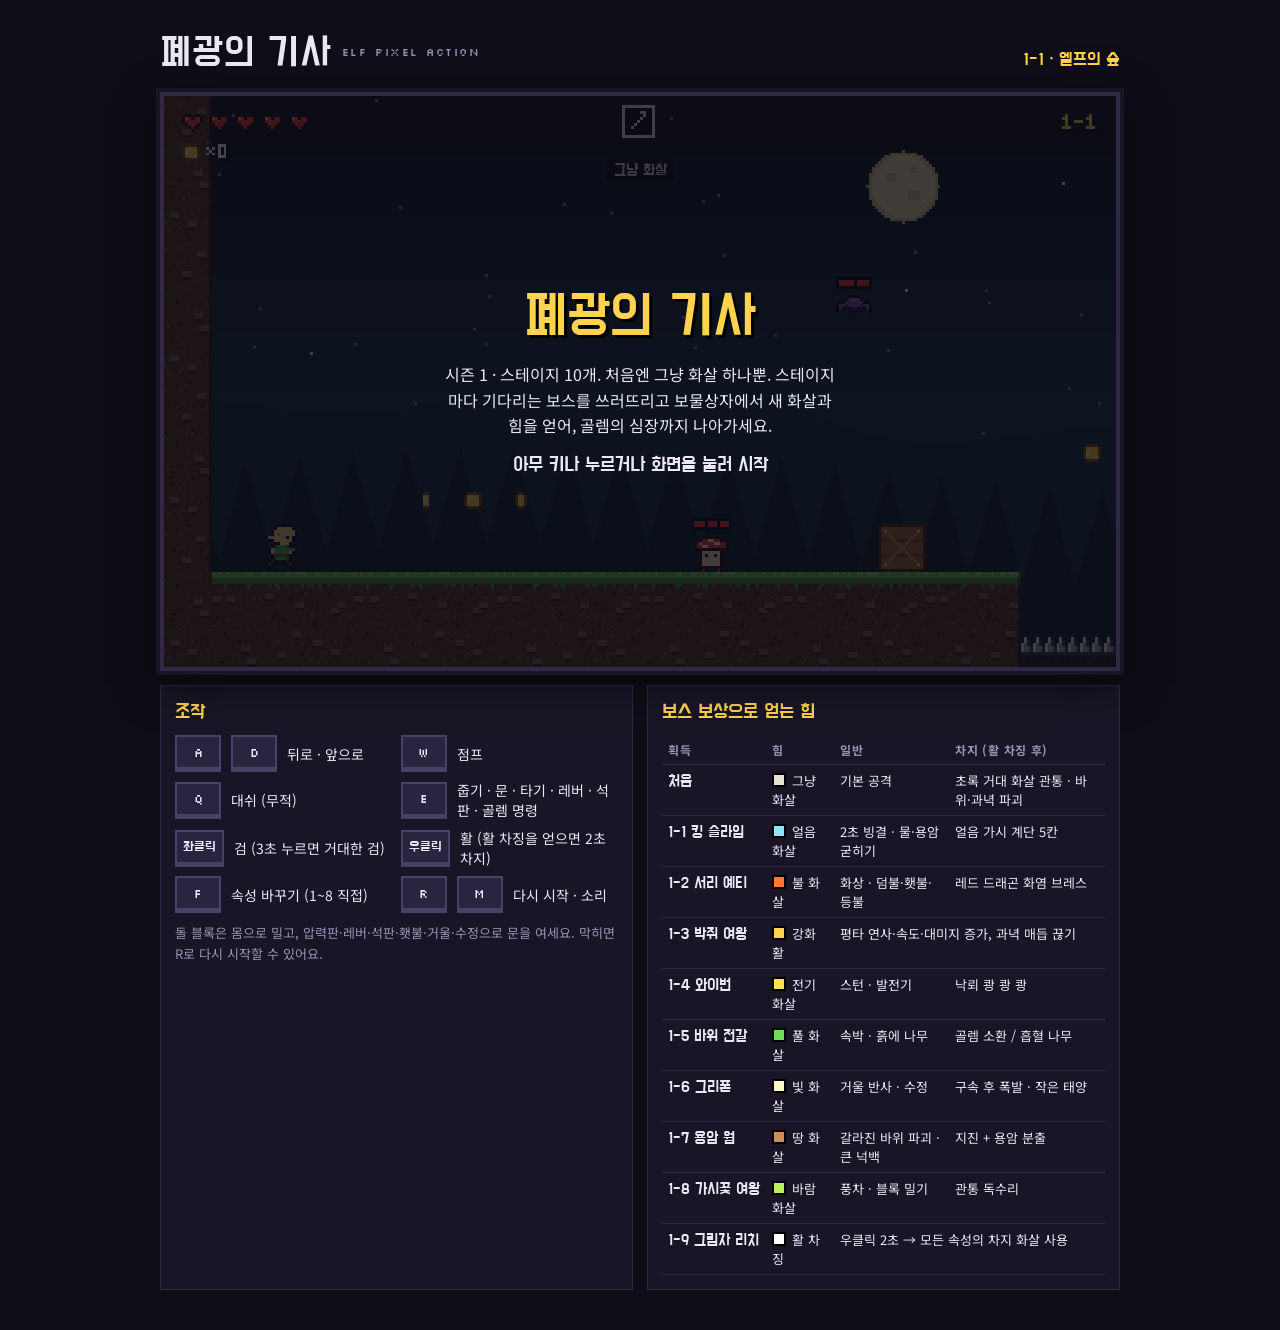
==== commit 4f2758ce: "시즌 1 엔딩 연출 추가 (풀밭 → 끝인 줄 알았다 → 마왕 → The End) Co-Authored-By: Claude Opus 5.5 <noreply@anthropic.com>" ====
--- a/index.html
+++ b/index.html
@@ -130,6 +130,7 @@
 <script src="js/gfx/draw-summons.js"></script>
 <script src="js/gfx/lighting.js"></script>
 <script src="js/gfx/renderer.js"></script>
+<script src="js/gfx/ending.js"></script>
 <script src="js/main.js"></script>
 </body>
 </html>
--- a/css/style.css
+++ b/css/style.css
@@ -35,6 +35,7 @@
 .bfill{height:100%;width:100%;background:#d6423a;transition:width .15s}
 .bfill.open{background:#3aff7a}
 .screen.bossfight .toast{bottom:15%}
+.endtxt{position:absolute;left:0;right:0;transform:translateY(-50%);text-align:center;font-family:var(--display);white-space:nowrap;pointer-events:none;text-shadow:1px 1px 0 #120f1c,0 0 6px rgba(0,0,0,.6)}
 .badge{position:absolute;top:11%;left:50%;transform:translateX(-50%);font-family:var(--display);font-size:clamp(11px,1.8vw,16px);padding:1px 8px;background:rgba(18,15,28,.7);pointer-events:none;white-space:nowrap}
 .info{display:grid;grid-template-columns:repeat(auto-fit,minmax(min(100%,380px),1fr));gap:14px}
 .card{background:var(--panel);border:1px solid var(--line);padding:14px;display:flex;flex-direction:column;gap:10px;min-width:0}
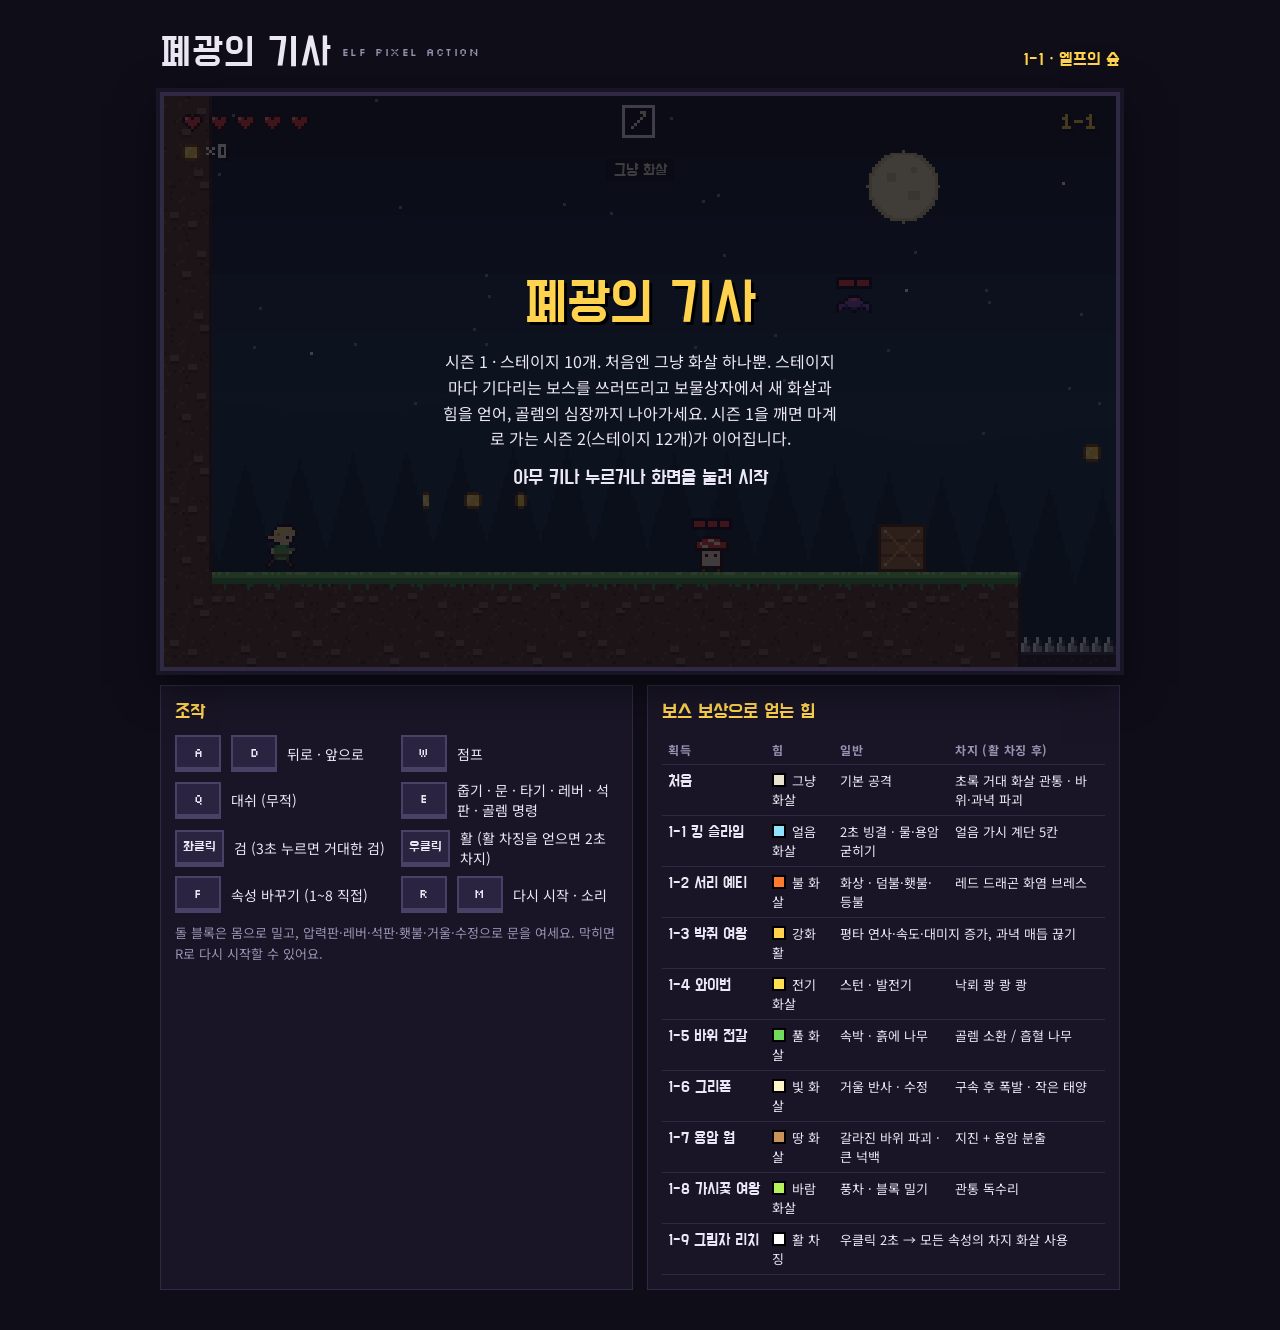
==== commit d9dd6fae: "시즌 2 추가: 2-1~2-12 (초원 → 마계), 새 잡몹 22종·보스 12종 - 시즌 1 엔딩 뒤 2-1로 이어지고, 클리어 후 제목 화면에서 시즌 2부터 시작 가능 - 잡몹·" ====
--- a/index.html
+++ b/index.html
@@ -28,8 +28,9 @@
       <div class="badge" id="badge">그냥 화살</div>
       <div class="overlay" id="overlay">
         <h2 id="ovTitle">폐광의 기사</h2>
-        <p id="ovText">시즌 1 · 스테이지 10개. 처음엔 그냥 화살 하나뿐. 스테이지마다 기다리는 보스를 쓰러뜨리고 보물상자에서 새 화살과 힘을 얻어, 골렘의 심장까지 나아가세요.</p>
+        <p id="ovText">시즌 1 · 스테이지 10개. 처음엔 그냥 화살 하나뿐. 스테이지마다 기다리는 보스를 쓰러뜨리고 보물상자에서 새 화살과 힘을 얻어, 골렘의 심장까지 나아가세요. 시즌 1을 깨면 마계로 가는 시즌 2(스테이지 12개)가 이어집니다.</p>
         <p class="hint blink" id="ovHint">아무 키나 누르거나 화면을 눌러 시작</p>
+        <button class="s2btn" id="s2btn" hidden>시즌 2부터 시작 (2 키)</button>
       </div>
       <div class="toast" id="toast"></div>
       <div class="bossbar" id="bossbar" hidden><div class="bname" id="bname">고대 돌골렘</div><div class="btrack"><div class="bfill" id="bfill"></div></div></div>
@@ -102,12 +103,14 @@
 <script src="js/data/elements.js"></script>
 <script src="js/gfx/characters.js"></script>
 <script src="js/data/mobs.js"></script>
+<script src="js/data/mobs2.js"></script>
 <script src="js/gfx/creatures.js"></script>
 <script src="js/gfx/tiles.js"></script>
 <script src="js/data/map-helpers.js"></script>
 <script src="js/data/hints.js"></script>
 <script src="js/data/rooms.js"></script>
 <script src="js/data/levels.js"></script>
+<script src="js/data/levels2.js"></script>
 <script src="js/core/state.js"></script>
 <script src="js/core/input.js"></script>
 <script src="js/core/audio.js"></script>
@@ -120,6 +123,7 @@
 <script src="js/entities/arrows.js"></script>
 <script src="js/entities/summons.js"></script>
 <script src="js/entities/bosses.js"></script>
+<script src="js/entities/bosses2.js"></script>
 <script src="js/entities/interaction.js"></script>
 <script src="js/entities/player.js"></script>
 <script src="js/gfx/font.js"></script>
@@ -127,6 +131,7 @@
 <script src="js/gfx/draw-world.js"></script>
 <script src="js/gfx/draw-actors.js"></script>
 <script src="js/gfx/draw-bosses.js"></script>
+<script src="js/gfx/draw-bosses2.js"></script>
 <script src="js/gfx/draw-summons.js"></script>
 <script src="js/gfx/lighting.js"></script>
 <script src="js/gfx/renderer.js"></script>
--- a/css/style.css
+++ b/css/style.css
@@ -35,6 +35,8 @@
 .bfill{height:100%;width:100%;background:#d6423a;transition:width .15s}
 .bfill.open{background:#3aff7a}
 .screen.bossfight .toast{bottom:15%}
+.s2btn{font-family:var(--display);font-size:clamp(13px,2vw,17px);padding:6px 16px;border:2px solid #ff5a5a;background:#2a0a12;color:#ffd0d0;cursor:pointer}
+.s2btn:hover{background:#4a0e1e}
 .endtxt{position:absolute;left:0;right:0;transform:translateY(-50%);text-align:center;font-family:var(--display);white-space:nowrap;pointer-events:none;text-shadow:1px 1px 0 #120f1c,0 0 6px rgba(0,0,0,.6)}
 .badge{position:absolute;top:11%;left:50%;transform:translateX(-50%);font-family:var(--display);font-size:clamp(11px,1.8vw,16px);padding:1px 8px;background:rgba(18,15,28,.7);pointer-events:none;white-space:nowrap}
 .info{display:grid;grid-template-columns:repeat(auto-fit,minmax(min(100%,380px),1fr));gap:14px}
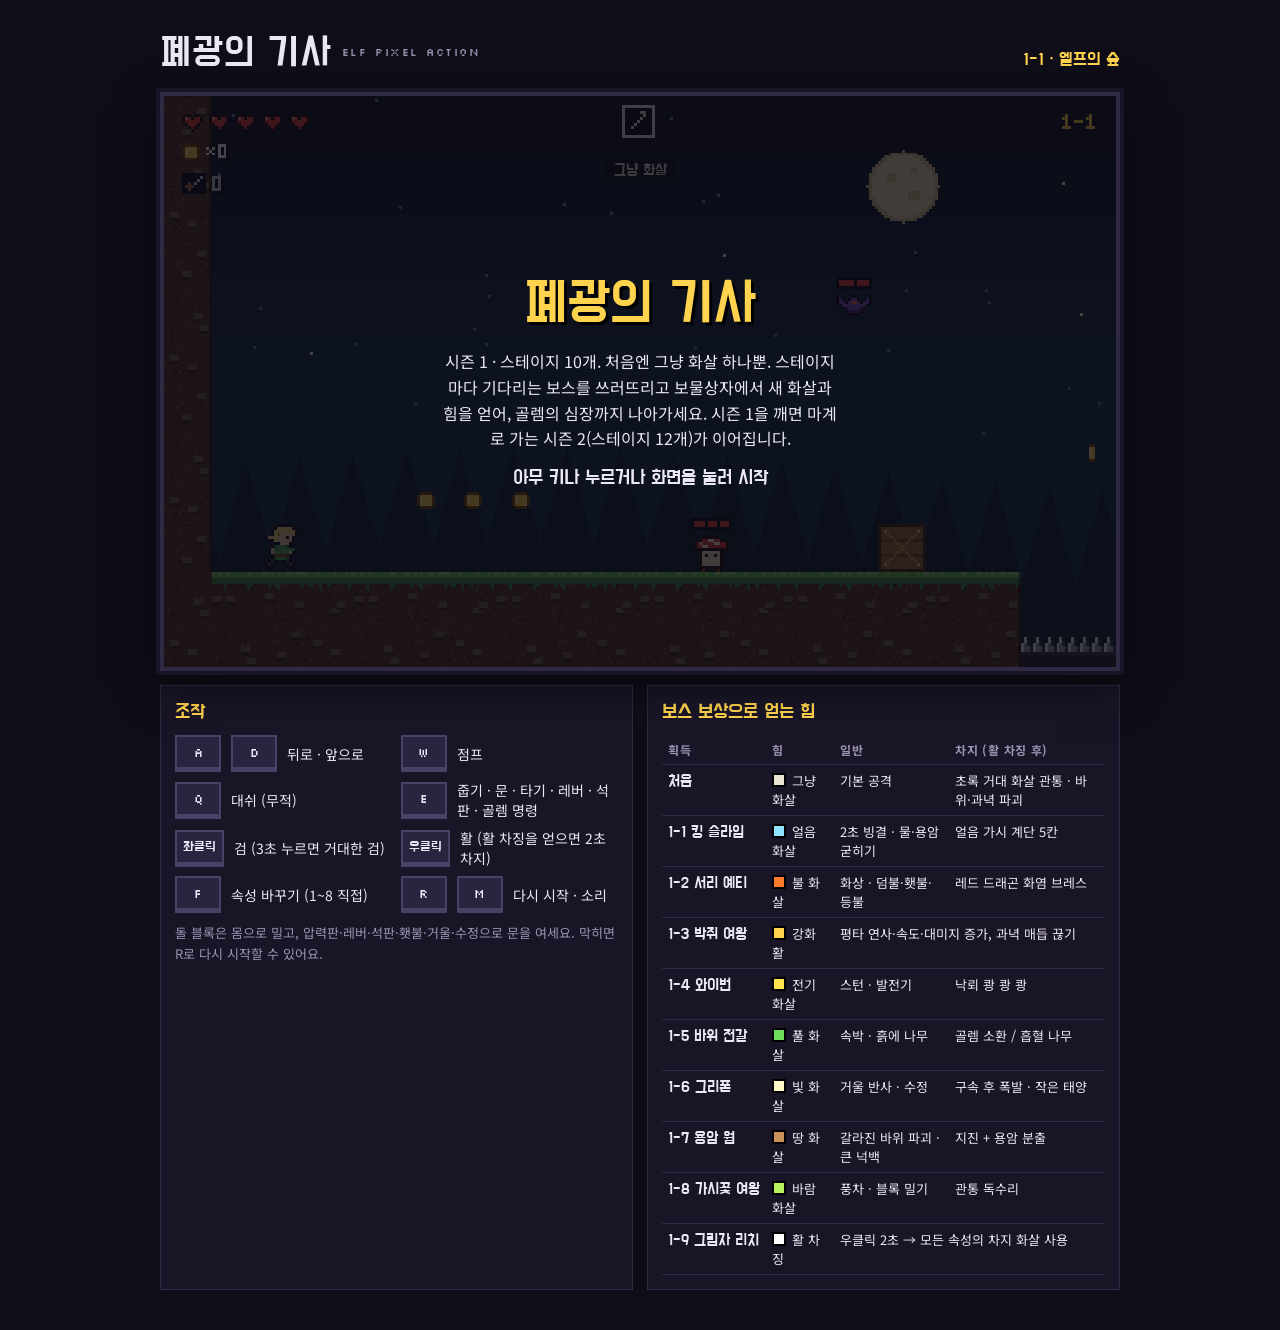
==== commit 31d9ab92: "시즌 1 보스 너프 되돌리기, 공격 애니메이션, 시즌 2 엔딩 추가 - 보스 난이도 완화(2bad55f)·킹 슬라임 체력 14→10(9d9bcb1) 되돌림   (보스 체력 22~4" ====
--- a/index.html
+++ b/index.html
@@ -136,6 +136,7 @@
 <script src="js/gfx/lighting.js"></script>
 <script src="js/gfx/renderer.js"></script>
 <script src="js/gfx/ending.js"></script>
+<script src="js/gfx/ending2.js"></script>
 <script src="js/main.js"></script>
 </body>
 </html>
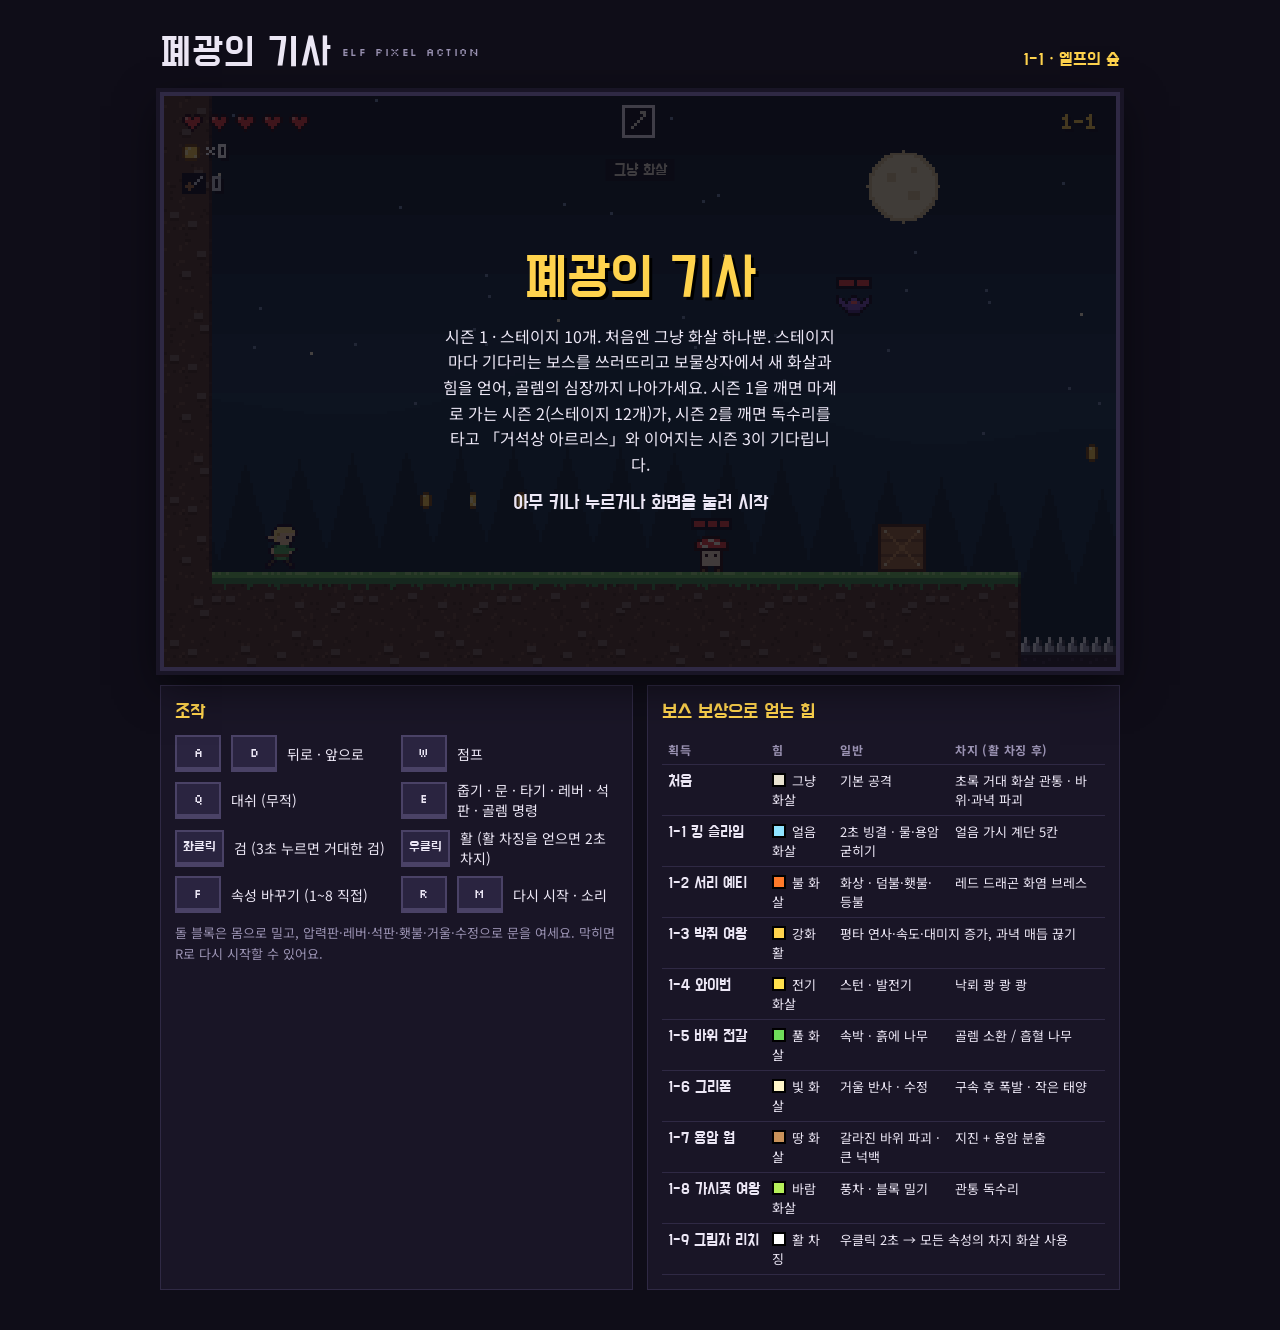
==== commit 6094b718: "시즌 3 추가: 독수리 타고 난파선으로, 거석상 아르리스와 합쳐짐 - 큰 나무 위에서 바람 화살 차지 + 좌클릭으로 독수리 탑승 - 비행 연출(날고 → 또 날고 → 날아서 가니 →" ====
--- a/index.html
+++ b/index.html
@@ -28,9 +28,10 @@
       <div class="badge" id="badge">그냥 화살</div>
       <div class="overlay" id="overlay">
         <h2 id="ovTitle">폐광의 기사</h2>
-        <p id="ovText">시즌 1 · 스테이지 10개. 처음엔 그냥 화살 하나뿐. 스테이지마다 기다리는 보스를 쓰러뜨리고 보물상자에서 새 화살과 힘을 얻어, 골렘의 심장까지 나아가세요. 시즌 1을 깨면 마계로 가는 시즌 2(스테이지 12개)가 이어집니다.</p>
+        <p id="ovText">시즌 1 · 스테이지 10개. 처음엔 그냥 화살 하나뿐. 스테이지마다 기다리는 보스를 쓰러뜨리고 보물상자에서 새 화살과 힘을 얻어, 골렘의 심장까지 나아가세요. 시즌 1을 깨면 마계로 가는 시즌 2(스테이지 12개)가, 시즌 2를 깨면 독수리를 타고 「거석상 아르리스」와 이어지는 시즌 3이 기다립니다.</p>
         <p class="hint blink" id="ovHint">아무 키나 누르거나 화면을 눌러 시작</p>
         <button class="s2btn" id="s2btn" hidden>시즌 2부터 시작 (2 키)</button>
+        <button class="s2btn s3btn" id="s3btn" hidden>시즌 3부터 시작 (3 키)</button>
       </div>
       <div class="toast" id="toast"></div>
       <div class="bossbar" id="bossbar" hidden><div class="bname" id="bname">고대 돌골렘</div><div class="btrack"><div class="bfill" id="bfill"></div></div></div>
@@ -137,6 +138,7 @@
 <script src="js/gfx/renderer.js"></script>
 <script src="js/gfx/ending.js"></script>
 <script src="js/gfx/ending2.js"></script>
+<script src="js/gfx/season3.js"></script>
 <script src="js/main.js"></script>
 </body>
 </html>
--- a/css/style.css
+++ b/css/style.css
@@ -37,6 +37,8 @@
 .screen.bossfight .toast{bottom:15%}
 .s2btn{font-family:var(--display);font-size:clamp(13px,2vw,17px);padding:6px 16px;border:2px solid #ff5a5a;background:#2a0a12;color:#ffd0d0;cursor:pointer}
 .s2btn:hover{background:#4a0e1e}
+.s3btn{border-color:#b6f05a;background:#122a0a;color:#e2ffa8;margin-top:6px}
+.s3btn:hover{background:#1e4210}
 .endtxt{position:absolute;left:0;right:0;transform:translateY(-50%);text-align:center;font-family:var(--display);white-space:nowrap;pointer-events:none;text-shadow:1px 1px 0 #120f1c,0 0 6px rgba(0,0,0,.6)}
 .badge{position:absolute;top:11%;left:50%;transform:translateX(-50%);font-family:var(--display);font-size:clamp(11px,1.8vw,16px);padding:1px 8px;background:rgba(18,15,28,.7);pointer-events:none;white-space:nowrap}
 .info{display:grid;grid-template-columns:repeat(auto-fit,minmax(min(100%,380px),1fr));gap:14px}
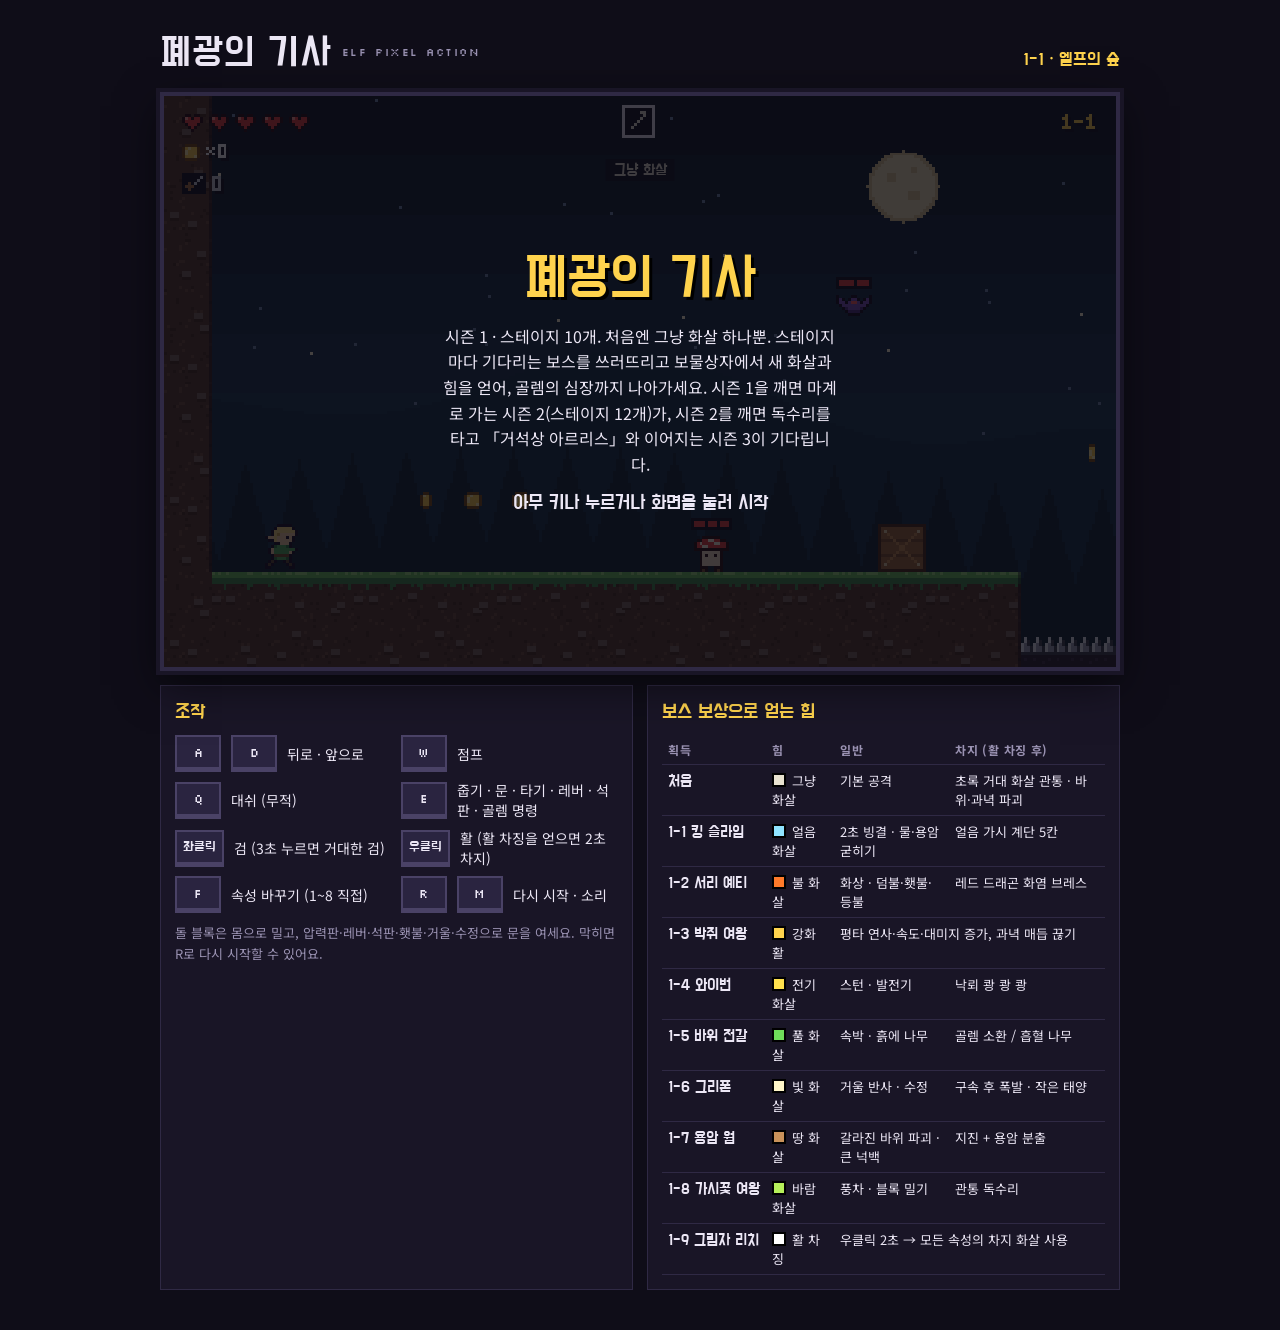
==== commit 96205a07: "엘프 주인공(엘프 검·활), 크라켄 새로 만듦, 모바일 최적화, 안드로이드 앱 - 아르리스: 엘프 기사가 항상 주인공, 엘프 검과 무제한 전기 화살 활(터치는 보스 자동 조준) -" ====
--- a/index.html
+++ b/index.html
@@ -2,7 +2,7 @@
 <html lang="ko">
 <head>
 <meta charset="utf-8">
-<meta name="viewport" content="width=device-width, initial-scale=1, viewport-fit=cover">
+<meta name="viewport" content="width=device-width, initial-scale=1, maximum-scale=1, user-scalable=no, viewport-fit=cover">
 <meta name="theme-color" content="#0f0d18">
 <!-- 홈 화면에 추가하면 주소창 없이 전체 화면으로 실행 -->
 <meta name="mobile-web-app-capable" content="yes">
@@ -14,6 +14,7 @@
 <link rel="preconnect" href="https://fonts.googleapis.com">
 <link rel="stylesheet" href="https://fonts.googleapis.com/css2?family=Do+Hyeon&family=Noto+Sans+KR:wght@400;700&family=Silkscreen&display=swap">
 <link rel="stylesheet" href="css/style.css">
+<link rel="manifest" href="manifest.webmanifest">
 </head>
 <body>
 <div class="wrap">
